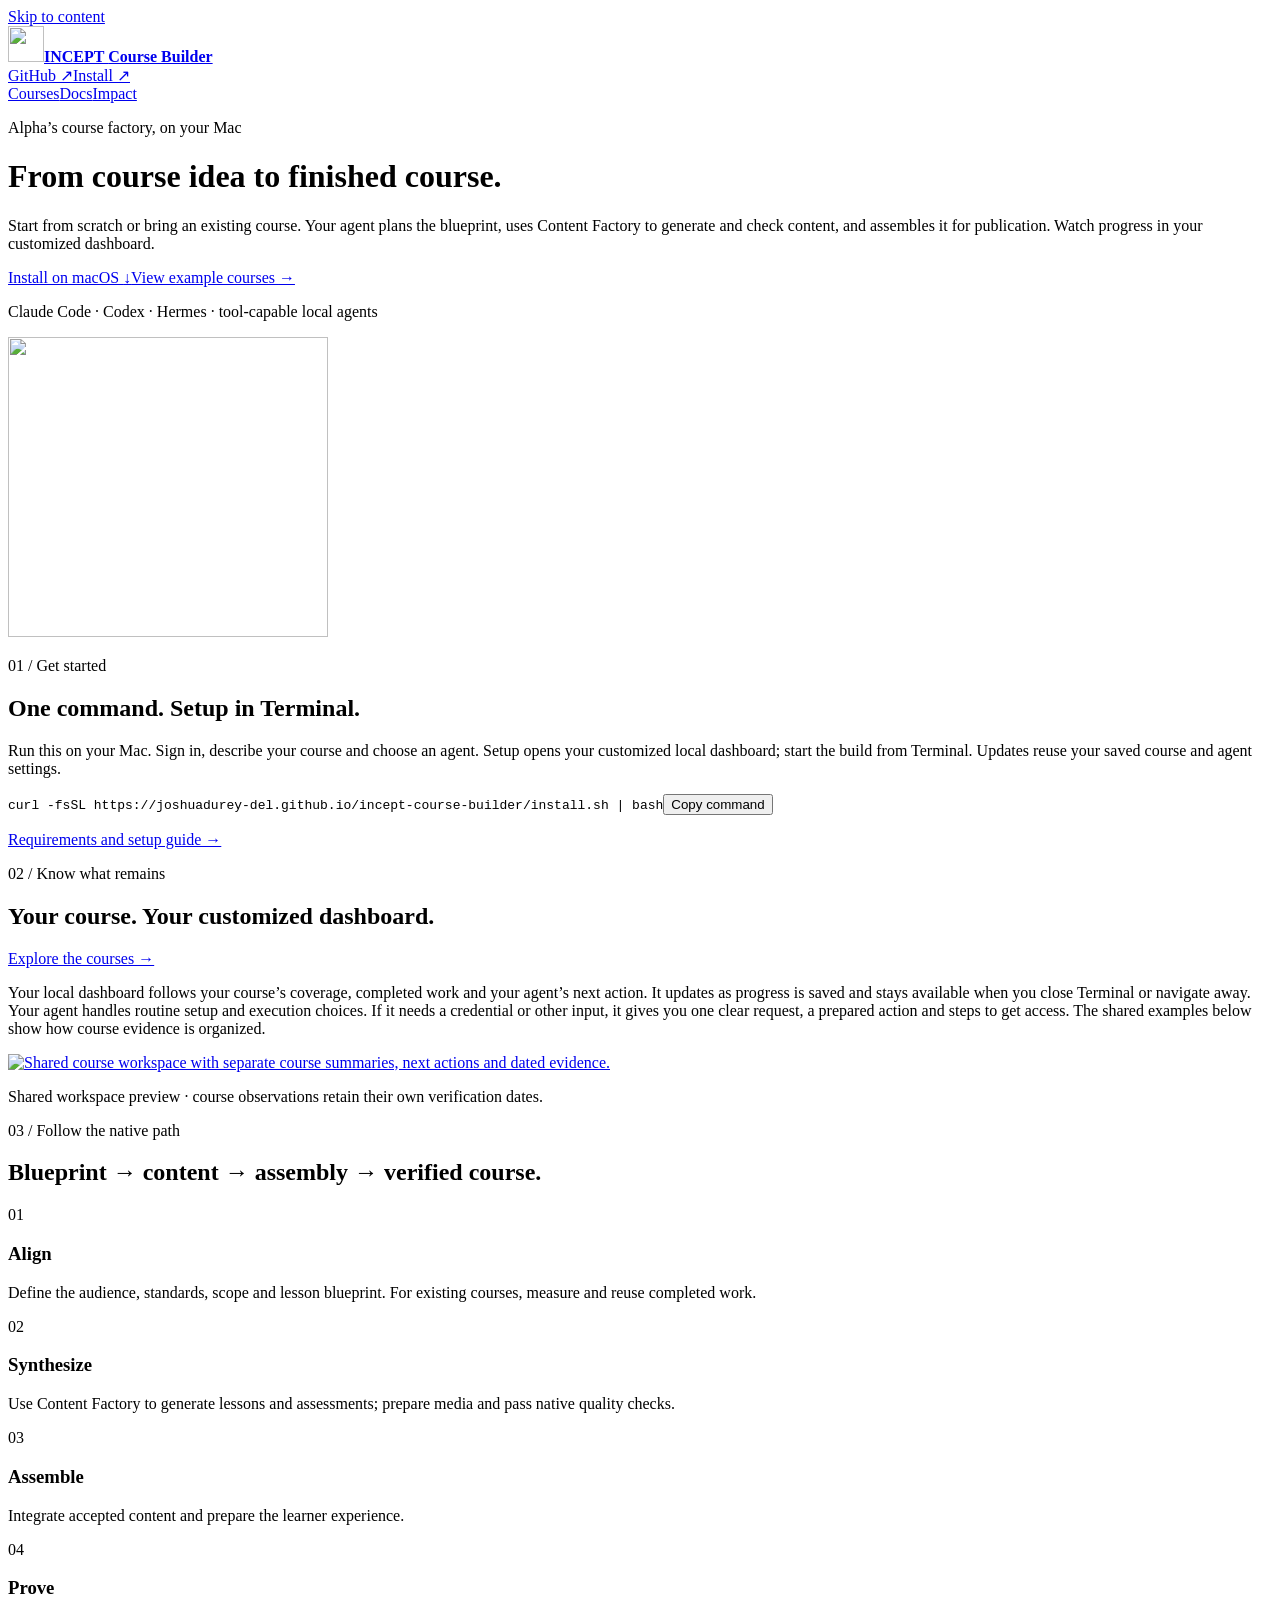
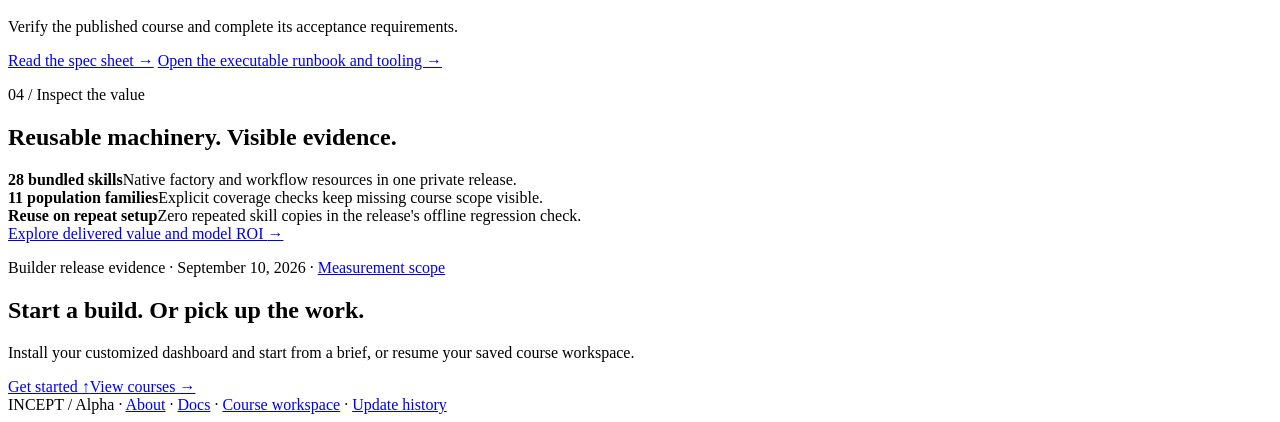
==== index.html @ ff65d97e "Course Builder spec sheet, contract 2026-09-14.8, four-step setup guide - SPEC.md and spec.html (ren" ====
<!doctype html><html lang="en"><head><meta charset="utf-8"><meta name="viewport" content="width=device-width,initial-scale=1"><title>Home — Incept Course Builder</title><link rel="stylesheet" href="style.css?v=20260910-reorganized"></head><body class="product-page"><a class="skip-link" href="#main-content">Skip to content</a><header class="site-header"><a class="site-identity" href="index.html" aria-current="page"><img src="incept-mark.svg" width="36" height="36" alt=""><strong>INCEPT <span>Course Builder</span></strong></a><div class="site-header-actions"><a href="https://github.com/joshuadurey-del/incept-course-builder">GitHub ↗</a><a href="about.html#install" class="header-install">Install <span aria-hidden="true">↗</span></a></div></header><nav aria-label="Main navigation"><a href="courses.html">Courses</a><a href="docs.html">Docs</a><a href="economics.html">Impact</a></nav><main id="main-content" tabindex="-1">
<div class="brand-hero product-hero">
<div class="hero-copy"><p class="hero-context">Alpha’s course factory, on your Mac</p>
<h1>From course idea to finished course.</h1><p class="sub">Start from scratch or bring an existing course. Your agent plans the blueprint, uses Content Factory to generate and check content, and assembles it for publication. Watch progress in your customized dashboard.</p>
<div class="home-actions"><a class="primary-link" href="#install">Install on macOS <span aria-hidden="true">↓</span></a><a class="secondary-link" href="courses.html">View example courses <span aria-hidden="true">→</span></a></div>
<p class="compatibility">Claude Code · Codex · Hermes · tool-capable local agents</p></div>
<img class="hero-banner" src="docs/assets/incept-book.svg" alt="" width="320" height="300">
</div>
<section id="install" class="home-install" aria-labelledby="install-heading"><div><p class="hero-context">01 / Get started</p><h2 id="install-heading">One command. Setup in Terminal.</h2><p>Run this on your Mac. Sign in, describe your course and choose an agent. Setup opens your customized local dashboard; start the build from Terminal. Updates reuse your saved course and agent settings.</p></div><div class="install-command"><code id="install-command">curl -fsSL https://joshuadurey-del.github.io/incept-course-builder/install.sh | bash</code><button type="button" id="copy-install">Copy command</button></div><p id="copy-install-status" role="status"></p><a href="about.html#install">Requirements and setup guide →</a></section>
<section class="home-preview" aria-labelledby="preview-heading"><div class="section-head"><div><p class="hero-context">02 / Know what remains</p><h2 id="preview-heading">Your course. Your customized dashboard.</h2></div><a href="courses.html">Explore the courses →</a></div><p>Your local dashboard follows your course’s coverage, completed work and your agent’s next action. It updates as progress is saved and stays available when you close Terminal or navigate away. Your agent handles routine setup and execution choices. If it needs a credential or other input, it gives you one clear request, a prepared action and steps to get access. The shared examples below show how course evidence is organized.</p><a href="courses.html" class="preview-link"><img src="docs/assets/workspace-preview.png" alt="Shared course workspace with separate course summaries, next actions and dated evidence." width="1280" height="900" loading="lazy"></a><p class="preview-caption">Shared workspace preview · course observations retain their own verification dates.</p></section>
<section class="home-workflow" aria-labelledby="workflow-heading"><p class="hero-context">03 / Follow the native path</p><h2 id="workflow-heading">Blueprint → content → assembly → verified course.</h2><div class="workflow-steps">
<article><span>01</span><h3>Align</h3><p>Define the audience, standards, scope and lesson blueprint. For existing courses, measure and reuse completed work.</p></article>
<article><span>02</span><h3>Synthesize</h3><p>Use Content Factory to generate lessons and assessments; prepare media and pass native quality checks.</p></article>
<article><span>03</span><h3>Assemble</h3><p>Integrate accepted content and prepare the learner experience.</p></article>
<article><span>04</span><h3>Prove</h3><p>Verify the published course and complete its acceptance requirements.</p></article></div><a href="spec.html">Read the spec sheet →</a> <a href="docs.html">Open the executable runbook and tooling →</a></section>
<section class="home-value" aria-labelledby="value-heading"><p class="hero-context">04 / Inspect the value</p><h2 id="value-heading">Reusable machinery. Visible evidence.</h2><section class="value-strip" aria-label="Delivered builder value">
<div><strong>28 bundled skills</strong><span>Native factory and workflow resources in one private release.</span></div>
<div><strong>11 population families</strong><span>Explicit coverage checks keep missing course scope visible.</span></div>
<div><strong>Reuse on repeat setup</strong><span>Zero repeated skill copies in the release's offline regression check.</span></div>
<a href="economics.html">Explore delivered value and model ROI <span aria-hidden="true">→</span></a>
<p>Builder release evidence · September 10, 2026 · <a href="value-evidence.json">Measurement scope</a></p>
</section></section>
<div class="home-bottom"><div><h2>Start a build. Or pick up the work.</h2><p>Install your customized dashboard and start from a brief, or resume your saved course workspace.</p></div><div class="home-actions"><a class="primary-link" href="#install">Get started ↑</a><a class="secondary-link" href="courses.html">View courses →</a></div></div>
<script>document.getElementById('copy-install').addEventListener('click',async()=>{const status=document.getElementById('copy-install-status');try{await navigator.clipboard.writeText(document.getElementById('install-command').textContent);status.textContent='Copied. Paste into Terminal to begin.';}catch{status.textContent='Copy unavailable. Select the command above and copy it into Terminal.';}});</script>
</main><footer>INCEPT / Alpha · <a href="about.html">About</a> · <a href="docs.html">Docs</a> · <a href="courses.html">Course workspace</a> · <a href="updates.html">Update history</a></footer></body></html>
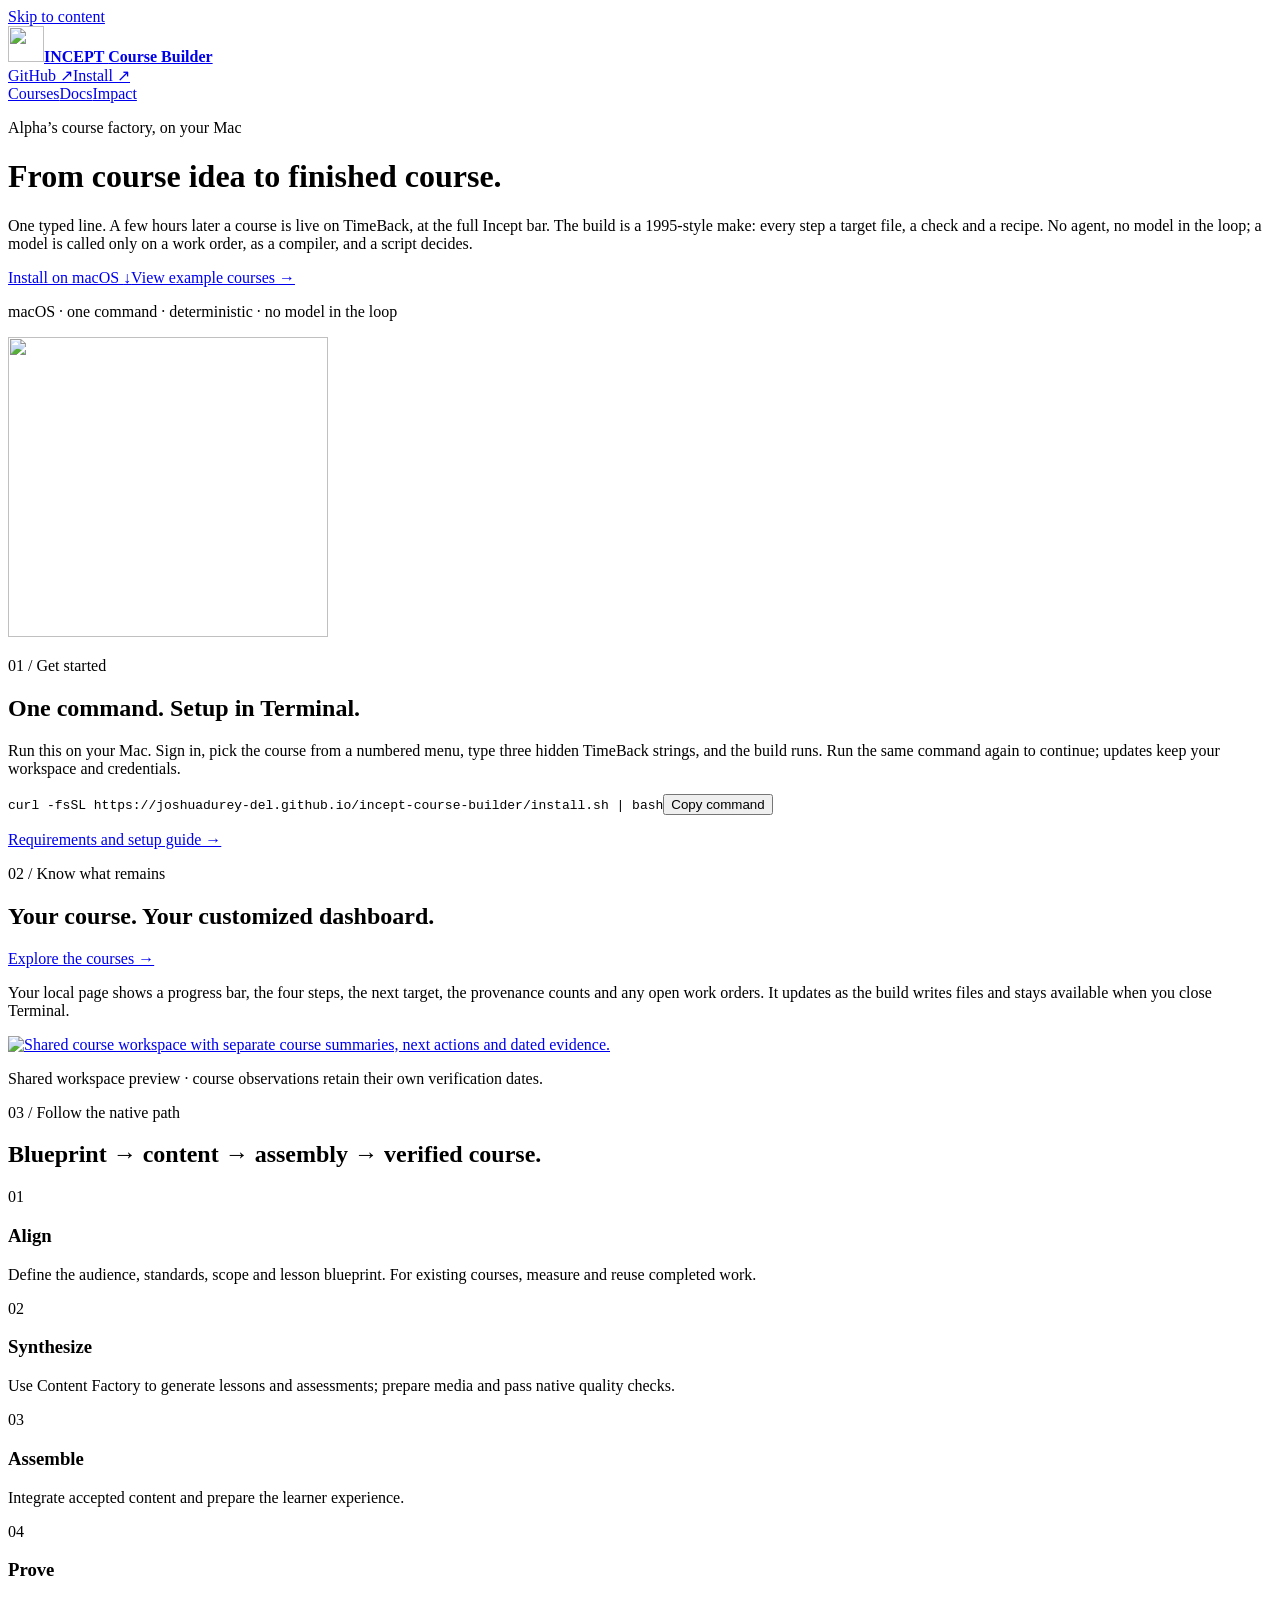
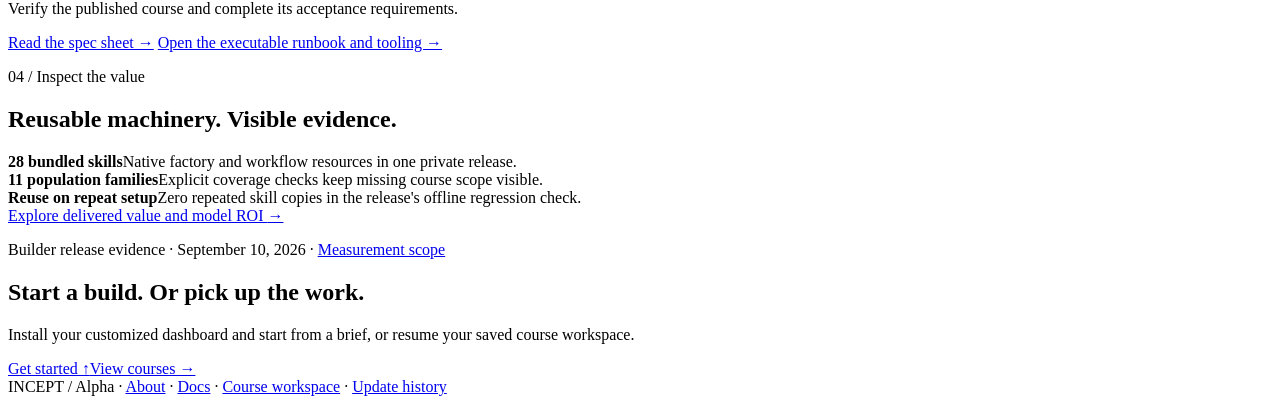
==== commit ef447dac: "Spec 2026-09-15.1: the build is a make; one command, no model in the loop; standing authorization R1" ====
--- a/index.html
+++ b/index.html
@@ -1,13 +1,13 @@
 <!doctype html><html lang="en"><head><meta charset="utf-8"><meta name="viewport" content="width=device-width,initial-scale=1"><title>Home — Incept Course Builder</title><link rel="stylesheet" href="style.css?v=20260910-reorganized"></head><body class="product-page"><a class="skip-link" href="#main-content">Skip to content</a><header class="site-header"><a class="site-identity" href="index.html" aria-current="page"><img src="incept-mark.svg" width="36" height="36" alt=""><strong>INCEPT <span>Course Builder</span></strong></a><div class="site-header-actions"><a href="https://github.com/joshuadurey-del/incept-course-builder">GitHub ↗</a><a href="about.html#install" class="header-install">Install <span aria-hidden="true">↗</span></a></div></header><nav aria-label="Main navigation"><a href="courses.html">Courses</a><a href="docs.html">Docs</a><a href="economics.html">Impact</a></nav><main id="main-content" tabindex="-1">
 <div class="brand-hero product-hero">
 <div class="hero-copy"><p class="hero-context">Alpha’s course factory, on your Mac</p>
-<h1>From course idea to finished course.</h1><p class="sub">Start from scratch or bring an existing course. Your agent plans the blueprint, uses Content Factory to generate and check content, and assembles it for publication. Watch progress in your customized dashboard.</p>
+<h1>From course idea to finished course.</h1><p class="sub">One typed line. A few hours later a course is live on TimeBack, at the full Incept bar. The build is a 1995-style make: every step a target file, a check and a recipe. No agent, no model in the loop; a model is called only on a work order, as a compiler, and a script decides.</p>
 <div class="home-actions"><a class="primary-link" href="#install">Install on macOS <span aria-hidden="true">↓</span></a><a class="secondary-link" href="courses.html">View example courses <span aria-hidden="true">→</span></a></div>
-<p class="compatibility">Claude Code · Codex · Hermes · tool-capable local agents</p></div>
+<p class="compatibility">macOS · one command · deterministic · no model in the loop</p></div>
 <img class="hero-banner" src="docs/assets/incept-book.svg" alt="" width="320" height="300">
 </div>
-<section id="install" class="home-install" aria-labelledby="install-heading"><div><p class="hero-context">01 / Get started</p><h2 id="install-heading">One command. Setup in Terminal.</h2><p>Run this on your Mac. Sign in, describe your course and choose an agent. Setup opens your customized local dashboard; start the build from Terminal. Updates reuse your saved course and agent settings.</p></div><div class="install-command"><code id="install-command">curl -fsSL https://joshuadurey-del.github.io/incept-course-builder/install.sh | bash</code><button type="button" id="copy-install">Copy command</button></div><p id="copy-install-status" role="status"></p><a href="about.html#install">Requirements and setup guide →</a></section>
-<section class="home-preview" aria-labelledby="preview-heading"><div class="section-head"><div><p class="hero-context">02 / Know what remains</p><h2 id="preview-heading">Your course. Your customized dashboard.</h2></div><a href="courses.html">Explore the courses →</a></div><p>Your local dashboard follows your course’s coverage, completed work and your agent’s next action. It updates as progress is saved and stays available when you close Terminal or navigate away. Your agent handles routine setup and execution choices. If it needs a credential or other input, it gives you one clear request, a prepared action and steps to get access. The shared examples below show how course evidence is organized.</p><a href="courses.html" class="preview-link"><img src="docs/assets/workspace-preview.png" alt="Shared course workspace with separate course summaries, next actions and dated evidence." width="1280" height="900" loading="lazy"></a><p class="preview-caption">Shared workspace preview · course observations retain their own verification dates.</p></section>
+<section id="install" class="home-install" aria-labelledby="install-heading"><div><p class="hero-context">01 / Get started</p><h2 id="install-heading">One command. Setup in Terminal.</h2><p>Run this on your Mac. Sign in, pick the course from a numbered menu, type three hidden TimeBack strings, and the build runs. Run the same command again to continue; updates keep your workspace and credentials.</p></div><div class="install-command"><code id="install-command">curl -fsSL https://joshuadurey-del.github.io/incept-course-builder/install.sh | bash</code><button type="button" id="copy-install">Copy command</button></div><p id="copy-install-status" role="status"></p><a href="about.html#install">Requirements and setup guide →</a></section>
+<section class="home-preview" aria-labelledby="preview-heading"><div class="section-head"><div><p class="hero-context">02 / Know what remains</p><h2 id="preview-heading">Your course. Your customized dashboard.</h2></div><a href="courses.html">Explore the courses →</a></div><p>Your local page shows a progress bar, the four steps, the next target, the provenance counts and any open work orders. It updates as the build writes files and stays available when you close Terminal.</p><a href="courses.html" class="preview-link"><img src="docs/assets/workspace-preview.png" alt="Shared course workspace with separate course summaries, next actions and dated evidence." width="1280" height="900" loading="lazy"></a><p class="preview-caption">Shared workspace preview · course observations retain their own verification dates.</p></section>
 <section class="home-workflow" aria-labelledby="workflow-heading"><p class="hero-context">03 / Follow the native path</p><h2 id="workflow-heading">Blueprint → content → assembly → verified course.</h2><div class="workflow-steps">
 <article><span>01</span><h3>Align</h3><p>Define the audience, standards, scope and lesson blueprint. For existing courses, measure and reuse completed work.</p></article>
 <article><span>02</span><h3>Synthesize</h3><p>Use Content Factory to generate lessons and assessments; prepare media and pass native quality checks.</p></article>
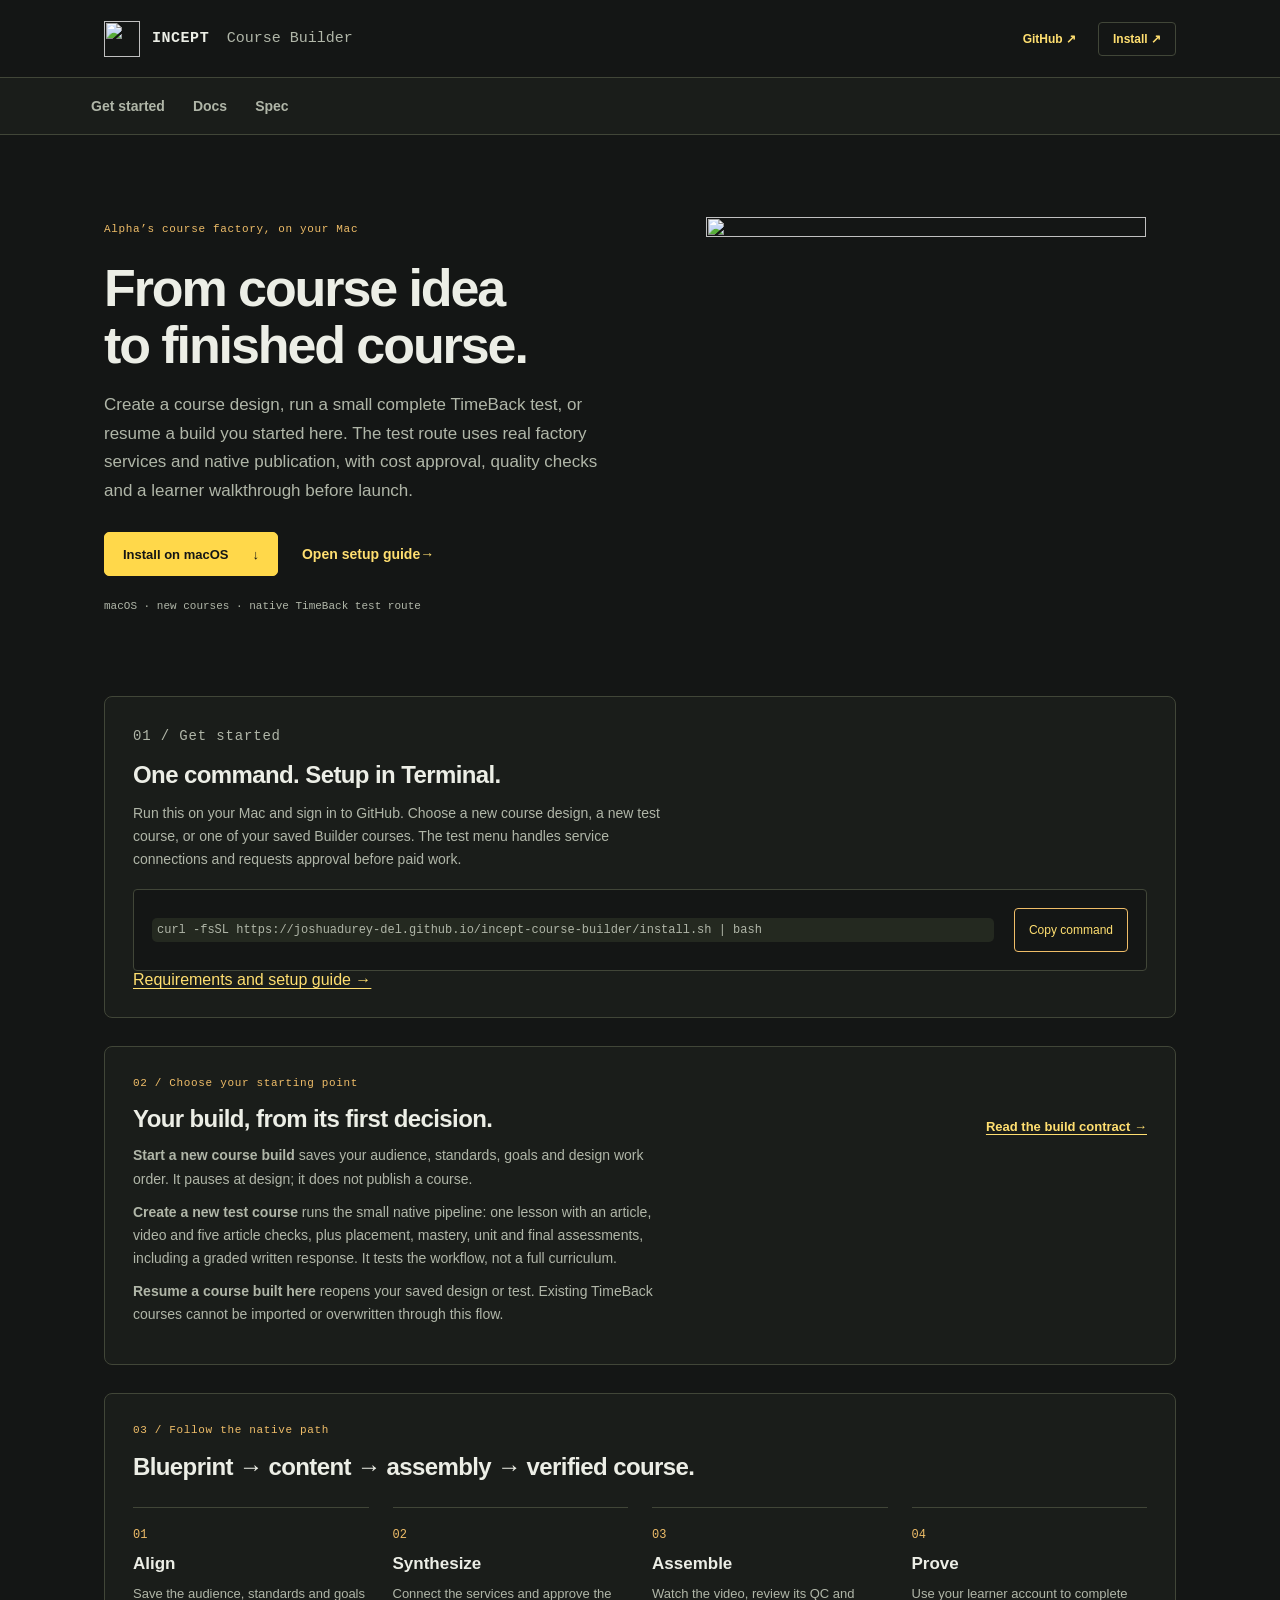
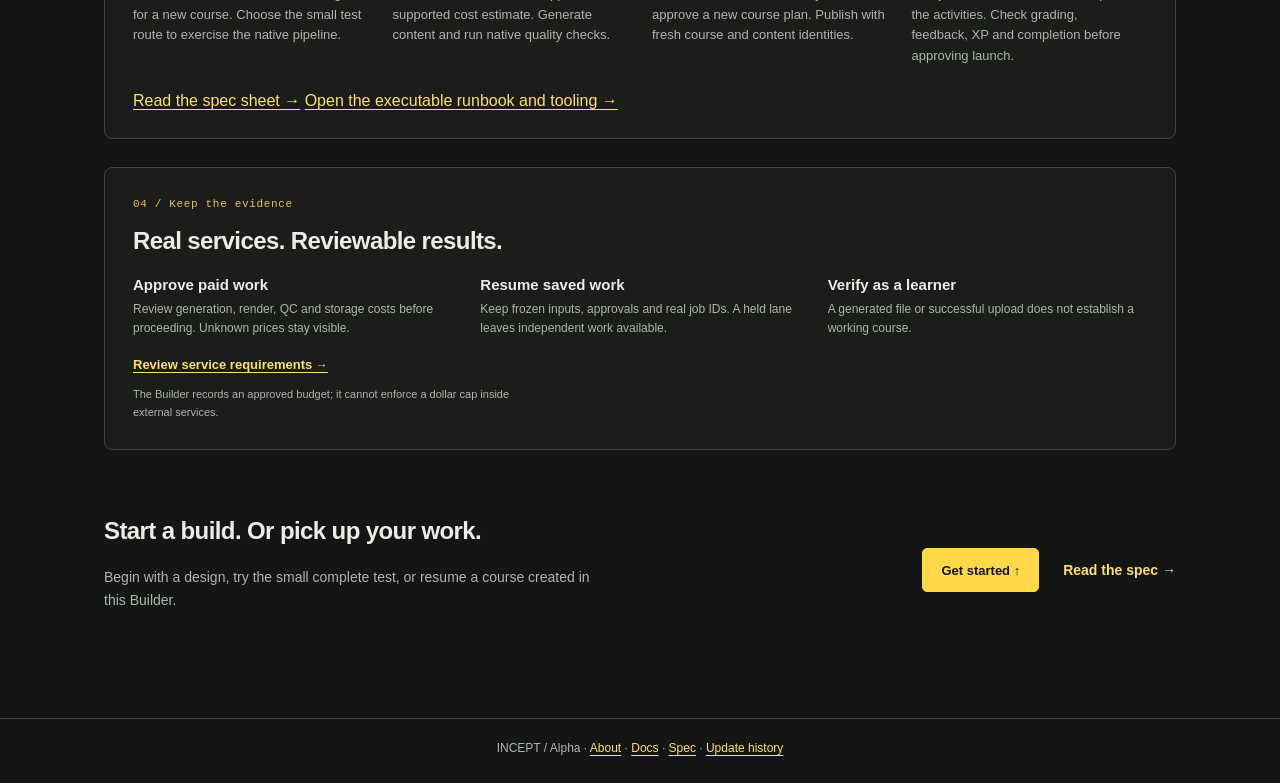
==== commit 87615805: "Document the isolated native test-course workflow" ====
--- a/index.html
+++ b/index.html
@@ -1,25 +1,25 @@
-<!doctype html><html lang="en"><head><meta charset="utf-8"><meta name="viewport" content="width=device-width,initial-scale=1"><title>Home — Incept Course Builder</title><link rel="stylesheet" href="style.css?v=20260910-reorganized"></head><body class="product-page"><a class="skip-link" href="#main-content">Skip to content</a><header class="site-header"><a class="site-identity" href="index.html" aria-current="page"><img src="incept-mark.svg" width="36" height="36" alt=""><strong>INCEPT <span>Course Builder</span></strong></a><div class="site-header-actions"><a href="https://github.com/joshuadurey-del/incept-course-builder">GitHub ↗</a><a href="about.html#install" class="header-install">Install <span aria-hidden="true">↗</span></a></div></header><nav aria-label="Main navigation"><a href="courses.html">Courses</a><a href="docs.html">Docs</a><a href="economics.html">Impact</a></nav><main id="main-content" tabindex="-1">
+<!doctype html><html lang="en"><head><meta charset="utf-8"><meta name="viewport" content="width=device-width,initial-scale=1"><title>Home — Incept Course Builder</title><link rel="stylesheet" href="style.css?v=20260910-reorganized"></head><body class="product-page"><a class="skip-link" href="#main-content">Skip to content</a><header class="site-header"><a class="site-identity" href="index.html" aria-current="page"><img src="incept-mark.svg" width="36" height="36" alt=""><strong>INCEPT <span>Course Builder</span></strong></a><div class="site-header-actions"><a href="https://github.com/joshuadurey-del/incept-course-builder">GitHub ↗</a><a href="about.html#install" class="header-install">Install <span aria-hidden="true">↗</span></a></div></header><nav aria-label="Main navigation"><a href="about.html#install">Get started</a><a href="docs.html">Docs</a><a href="spec.html">Spec</a></nav><main id="main-content" tabindex="-1">
 <div class="brand-hero product-hero">
 <div class="hero-copy"><p class="hero-context">Alpha’s course factory, on your Mac</p>
-<h1>From course idea to finished course.</h1><p class="sub">One typed line. A few hours later a course is live on TimeBack, at the full Incept bar. The build is a 1995-style make: every step a target file, a check and a recipe. No agent, no model in the loop; a model is called only on a work order, as a compiler, and a script decides.</p>
-<div class="home-actions"><a class="primary-link" href="#install">Install on macOS <span aria-hidden="true">↓</span></a><a class="secondary-link" href="courses.html">View example courses <span aria-hidden="true">→</span></a></div>
-<p class="compatibility">macOS · one command · deterministic · no model in the loop</p></div>
+<h1>From course idea to finished course.</h1><p class="sub">Create a course design, run a small complete TimeBack test, or resume a build you started here. The test route uses real factory services and native publication, with cost approval, quality checks and a learner walkthrough before launch.</p>
+<div class="home-actions"><a class="primary-link" href="#install">Install on macOS <span aria-hidden="true">↓</span></a><a class="secondary-link" href="about.html#install">Open setup guide <span aria-hidden="true">→</span></a></div>
+<p class="compatibility">macOS · new courses · native TimeBack test route</p></div>
 <img class="hero-banner" src="docs/assets/incept-book.svg" alt="" width="320" height="300">
 </div>
-<section id="install" class="home-install" aria-labelledby="install-heading"><div><p class="hero-context">01 / Get started</p><h2 id="install-heading">One command. Setup in Terminal.</h2><p>Run this on your Mac. Sign in, pick the course from a numbered menu, type three hidden TimeBack strings, and the build runs. Run the same command again to continue; updates keep your workspace and credentials.</p></div><div class="install-command"><code id="install-command">curl -fsSL https://joshuadurey-del.github.io/incept-course-builder/install.sh | bash</code><button type="button" id="copy-install">Copy command</button></div><p id="copy-install-status" role="status"></p><a href="about.html#install">Requirements and setup guide →</a></section>
-<section class="home-preview" aria-labelledby="preview-heading"><div class="section-head"><div><p class="hero-context">02 / Know what remains</p><h2 id="preview-heading">Your course. Your customized dashboard.</h2></div><a href="courses.html">Explore the courses →</a></div><p>Your local page shows a progress bar, the four steps, the next target, the provenance counts and any open work orders. It updates as the build writes files and stays available when you close Terminal.</p><a href="courses.html" class="preview-link"><img src="docs/assets/workspace-preview.png" alt="Shared course workspace with separate course summaries, next actions and dated evidence." width="1280" height="900" loading="lazy"></a><p class="preview-caption">Shared workspace preview · course observations retain their own verification dates.</p></section>
+<section id="install" class="home-install" aria-labelledby="install-heading"><div><p class="hero-context">01 / Get started</p><h2 id="install-heading">One command. Setup in Terminal.</h2><p>Run this on your Mac and sign in to GitHub. Choose a new course design, a new test course, or one of your saved Builder courses. The test menu handles service connections and requests approval before paid work.</p></div><div class="install-command"><code id="install-command">curl -fsSL https://joshuadurey-del.github.io/incept-course-builder/install.sh | bash</code><button type="button" id="copy-install">Copy command</button></div><p id="copy-install-status" role="status"></p><a href="about.html#install">Requirements and setup guide →</a></section>
+<section class="home-preview" aria-labelledby="preview-heading"><div class="section-head"><div><p class="hero-context">02 / Choose your starting point</p><h2 id="preview-heading">Your build, from its first decision.</h2></div><a href="spec.html#r7-installer">Read the build contract →</a></div><p><strong>Start a new course build</strong> saves your audience, standards, goals and design work order. It pauses at design; it does not publish a course.</p><p><strong>Create a new test course</strong> runs the small native pipeline: one lesson with an article, video and five article checks, plus placement, mastery, unit and final assessments, including a graded written response. It tests the workflow, not a full curriculum.</p><p><strong>Resume a course built here</strong> reopens your saved design or test. Existing TimeBack courses cannot be imported or overwritten through this flow.</p></section>
 <section class="home-workflow" aria-labelledby="workflow-heading"><p class="hero-context">03 / Follow the native path</p><h2 id="workflow-heading">Blueprint → content → assembly → verified course.</h2><div class="workflow-steps">
-<article><span>01</span><h3>Align</h3><p>Define the audience, standards, scope and lesson blueprint. For existing courses, measure and reuse completed work.</p></article>
-<article><span>02</span><h3>Synthesize</h3><p>Use Content Factory to generate lessons and assessments; prepare media and pass native quality checks.</p></article>
-<article><span>03</span><h3>Assemble</h3><p>Integrate accepted content and prepare the learner experience.</p></article>
-<article><span>04</span><h3>Prove</h3><p>Verify the published course and complete its acceptance requirements.</p></article></div><a href="spec.html">Read the spec sheet →</a> <a href="docs.html">Open the executable runbook and tooling →</a></section>
-<section class="home-value" aria-labelledby="value-heading"><p class="hero-context">04 / Inspect the value</p><h2 id="value-heading">Reusable machinery. Visible evidence.</h2><section class="value-strip" aria-label="Delivered builder value">
-<div><strong>28 bundled skills</strong><span>Native factory and workflow resources in one private release.</span></div>
-<div><strong>11 population families</strong><span>Explicit coverage checks keep missing course scope visible.</span></div>
-<div><strong>Reuse on repeat setup</strong><span>Zero repeated skill copies in the release's offline regression check.</span></div>
-<a href="economics.html">Explore delivered value and model ROI <span aria-hidden="true">→</span></a>
-<p>Builder release evidence · September 10, 2026 · <a href="value-evidence.json">Measurement scope</a></p>
+<article><span>01</span><h3>Align</h3><p>Save the audience, standards and goals for a new course. Choose the small test route to exercise the native pipeline.</p></article>
+<article><span>02</span><h3>Synthesize</h3><p>Connect the services and approve the supported cost estimate. Generate content and run native quality checks.</p></article>
+<article><span>03</span><h3>Assemble</h3><p>Watch the video, review its QC and approve a new course plan. Publish with fresh course and content identities.</p></article>
+<article><span>04</span><h3>Prove</h3><p>Use your learner account to complete the activities. Check grading, feedback, XP and completion before approving launch.</p></article></div><a href="spec.html">Read the spec sheet →</a> <a href="docs.html">Open the executable runbook and tooling →</a></section>
+<section class="home-value" aria-labelledby="value-heading"><p class="hero-context">04 / Keep the evidence</p><h2 id="value-heading">Real services. Reviewable results.</h2><section class="value-strip" aria-label="Build safeguards">
+<div><strong>Approve paid work</strong><span>Review generation, render, QC and storage costs before proceeding. Unknown prices stay visible.</span></div>
+<div><strong>Resume saved work</strong><span>Keep frozen inputs, approvals and real job IDs. A held lane leaves independent work available.</span></div>
+<div><strong>Verify as a learner</strong><span>A generated file or successful upload does not establish a working course.</span></div>
+<a href="about.html#install">Review service requirements <span aria-hidden="true">→</span></a>
+<p>The Builder records an approved budget; it cannot enforce a dollar cap inside external services.</p>
 </section></section>
-<div class="home-bottom"><div><h2>Start a build. Or pick up the work.</h2><p>Install your customized dashboard and start from a brief, or resume your saved course workspace.</p></div><div class="home-actions"><a class="primary-link" href="#install">Get started ↑</a><a class="secondary-link" href="courses.html">View courses →</a></div></div>
+<div class="home-bottom"><div><h2>Start a build. Or pick up your work.</h2><p>Begin with a design, try the small complete test, or resume a course created in this Builder.</p></div><div class="home-actions"><a class="primary-link" href="#install">Get started ↑</a><a class="secondary-link" href="spec.html">Read the spec →</a></div></div>
 <script>document.getElementById('copy-install').addEventListener('click',async()=>{const status=document.getElementById('copy-install-status');try{await navigator.clipboard.writeText(document.getElementById('install-command').textContent);status.textContent='Copied. Paste into Terminal to begin.';}catch{status.textContent='Copy unavailable. Select the command above and copy it into Terminal.';}});</script>
-</main><footer>INCEPT / Alpha · <a href="about.html">About</a> · <a href="docs.html">Docs</a> · <a href="courses.html">Course workspace</a> · <a href="updates.html">Update history</a></footer></body></html>
+</main><footer>INCEPT / Alpha · <a href="about.html">About</a> · <a href="docs.html">Docs</a> · <a href="spec.html">Spec</a> · <a href="updates.html">Update history</a></footer></body></html>
--- a/style.css
+++ b/style.css
@@ -0,0 +1,1864 @@
+:root {
+  --blue: #ffd84a;
+  --blue-strong: #ffdf70;
+  --blue-soft: #302e1c;
+  --ink: #eceee6;
+  --muted: #b0b6a8;
+  --line: #414638;
+  --canvas: #141615;
+  --surface: #1a1d1a;
+  --surface-raised: #242920;
+  --green: #9bd7b8;
+  --green-soft: #203329;
+  --amber: #efbd68;
+  --amber-soft: #362d1e;
+  --red: #f4a29a;
+  --red-soft: #3b2523;
+  --purple: #c9b6f0;
+  --purple-soft: #30293e;
+  --space-xs: 4px;
+  --space-sm: 8px;
+  --space-md: 12px;
+  --space-lg: 16px;
+  --space-xl: 24px;
+}
+
+* { box-sizing: border-box; }
+
+html { color-scheme: dark; }
+
+.skip-link { position: fixed; top: -80px; left: 16px; z-index: 20; padding: 12px 16px; background: var(--blue); color: var(--canvas); }
+.skip-link:focus { top: 12px; }
+.site-header { display: flex; align-items: center; justify-content: space-between; gap: 20px; min-height: 78px; padding: 16px max(24px, calc((100vw - 1072px) / 2)); border-bottom: 1px solid var(--line); background: var(--canvas); }
+.site-identity { display: inline-flex; align-items: center; gap: 12px; color: var(--ink); text-decoration: none; white-space: nowrap; }
+.site-identity strong { font: 700 15px ui-monospace, SFMono-Regular, Menlo, monospace; letter-spacing: .035em; }
+.site-identity strong span { margin-left: 8px; font-weight: 400; color: var(--muted); letter-spacing: 0; }
+.site-header-actions { display: flex; align-items: center; flex-wrap: wrap; justify-content: flex-end; gap: 10px 22px; font-size: 12px; }
+.site-header-actions > span { color: var(--muted); }
+.site-header-actions a { font-weight: 650; text-decoration: none; }
+
+body {
+  min-height: 100vh;
+  margin: 0;
+  background: var(--canvas);
+  color: var(--ink);
+  font-family: Inter, ui-sans-serif, -apple-system, BlinkMacSystemFont, "Segoe UI", sans-serif;
+  -webkit-font-smoothing: antialiased;
+}
+
+nav {
+  position: sticky;
+  top: 0;
+  z-index: 10;
+  display: flex;
+  align-items: center;
+  gap: 6px;
+  min-height: 52px;
+  padding: 10px max(20px, calc((100vw - 1120px) / 2));
+  overflow-x: auto;
+  background: var(--surface);
+  border-bottom: 1px solid var(--line);
+  white-space: nowrap;
+}
+
+nav .brand {
+  display: inline-flex;
+  align-items: center;
+  gap: 10px;
+  margin-right: 14px;
+  color: var(--ink);
+  font-size: 15px;
+  font-weight: 750;
+  letter-spacing: -.01em;
+}
+
+nav .brand::before {
+  display: grid;
+  width: 28px;
+  height: 28px;
+  place-items: center;
+  border-radius: 8px;
+  background: var(--blue);
+  color: var(--muted);
+  content: "4";
+  font-size: 14px;
+  font-weight: 800;
+}
+
+nav a {
+  min-height: 36px;
+  padding: 8px 11px;
+  border-radius: 8px;
+  color: var(--muted);
+  font-size: 14px;
+  font-weight: 560;
+  line-height: 20px;
+  text-decoration: none;
+}
+
+nav a:hover { background: var(--blue-soft); color: var(--blue-strong); }
+nav a.active { background: var(--blue-soft); color: var(--blue); }
+
+a {
+  color: var(--blue-strong);
+  text-decoration-thickness: 1px;
+  text-underline-offset: 3px;
+}
+
+a:hover { color: var(--blue); }
+
+a:focus-visible,
+button:focus-visible,
+summary:focus-visible {
+  outline: 3px solid var(--blue);
+  outline-offset: 2px;
+}
+
+main {
+  width: min(100%, 1120px);
+  min-height: calc(100vh - 142px);
+  margin: 0 auto;
+  padding: 42px 24px 64px;
+}
+
+.brand-hero { padding: 0 0 28px; margin-bottom: 24px; border-bottom: 1px solid #726235; }
+.hero-context { margin: 0 0 12px; color: var(--amber); font: 11px/1.6 ui-monospace, SFMono-Regular, Menlo, monospace; letter-spacing: .06em; }
+.incept-wordmark { margin: 4px 0 24px; color: var(--blue); font: 900 96px/.95 ui-monospace, SFMono-Regular, Menlo, monospace; letter-spacing: -.04em; text-shadow: 2px 3px 0 #816326; }
+.hero-bottom { display: flex; justify-content: space-between; align-items: flex-end; gap: 32px; }
+.hero-bottom h1 { max-width: 30ch; font-size: 28px; font-weight: 600; }
+.hero-bottom .sub { max-width: 62ch; margin: 10px 0 0; font-size: 14px; }
+.primary-link { display: inline-flex; align-items: center; justify-content: space-between; gap: 24px; flex: none; min-height: 44px; padding: 12px 18px; border: 1px solid var(--blue); border-radius: 5px; background: var(--blue); color: var(--canvas); font-size: 13px; font-weight: 700; text-decoration: none; }
+.primary-link:hover { background: #ffe67d; color: var(--canvas); }
+.overview-note { max-width: 80ch; color: var(--muted); font-size: 12px; }
+.about-lead { max-width: 65ch; color: var(--muted); font-size: 17px; }
+.about-grid { display: grid; grid-template-columns: repeat(2, minmax(0, 1fr)); gap: 28px; margin: 28px 0; }
+.about-grid article { padding-top: 20px; border-top: 1px solid var(--line); }
+.about-grid h2 { font-size: 19px; }
+.about-grid p { color: var(--muted); }
+.install-section { scroll-margin-top: 72px; }
+.install-section pre { padding: 16px; overflow-x: auto; border: 1px solid var(--line); background: var(--canvas); }
+.install-section pre code { background: none; color: var(--ink); padding: 0; font-size: 12px; }
+.install-section li { margin: 14px 0; color: var(--muted); }
+.install-section strong { color: var(--ink); }
+.about-links { display: flex; flex-wrap: wrap; gap: 12px 24px; }
+
+h1 {
+  max-width: 22ch;
+  margin: 0 0 8px;
+  font-size: 32px;
+  line-height: 1.15;
+  letter-spacing: -.025em;
+  text-wrap: balance;
+}
+
+.sub {
+  max-width: 72ch;
+  margin: 0 0 26px;
+  color: var(--muted);
+  font-size: 15px;
+  line-height: 1.6;
+  text-wrap: pretty;
+}
+
+p {
+  margin: 10px 0;
+  font-size: 14px;
+  line-height: 1.65;
+  text-wrap: pretty;
+}
+
+section {
+  margin: 18px 0;
+  padding: 22px 24px;
+  border: 1px solid var(--line);
+  border-radius: 14px;
+  background: var(--surface);
+}
+
+section h2 {
+  margin: 0 0 12px;
+  color: var(--ink);
+  font-size: 18px;
+  line-height: 1.3;
+  letter-spacing: -.01em;
+  text-wrap: balance;
+}
+
+section > p { max-width: 72ch; }
+
+ul { margin: 8px 0; padding-left: 22px; }
+li { margin: 7px 0; font-size: 14px; line-height: 1.55; }
+
+.badge {
+  display: inline-block;
+  margin: 2px 3px 2px 0;
+  padding: 4px 9px;
+  border-radius: 999px;
+  font-size: 11px;
+  font-weight: 700;
+  line-height: 1.25;
+}
+
+.b-green { background: var(--green-soft); color: var(--green); }
+.b-amber { background: var(--amber-soft); color: var(--amber); }
+.b-red { background: var(--red-soft); color: var(--red); }
+.b-blue { background: var(--blue-soft); color: var(--blue-strong); }
+.b-purple { background: var(--purple-soft); color: var(--purple); }
+.b-gray { background: var(--surface-raised); color: var(--muted); }
+
+table {
+  width: 100%;
+  overflow: hidden;
+  border: 1px solid var(--line);
+  border-collapse: separate;
+  border-spacing: 0;
+  border-radius: 10px;
+  background: var(--surface);
+  font-size: 13px;
+}
+
+th {
+  padding: 10px 12px;
+  background: var(--surface-raised);
+  color: var(--muted);
+  font-size: 11px;
+  font-weight: 750;
+  letter-spacing: .035em;
+  text-align: left;
+  text-transform: uppercase;
+}
+
+td {
+  padding: 11px 12px;
+  border-top: 1px solid var(--line);
+  background: var(--surface);
+  line-height: 1.45;
+  vertical-align: top;
+}
+
+td + td,
+th + th { border-left: 1px solid var(--line); }
+
+tbody tr:hover td { background: var(--surface); }
+
+code {
+  padding: 2px 5px;
+  border-radius: 5px;
+  background: var(--surface-raised);
+  color: var(--muted);
+  font-size: .9em;
+  overflow-wrap: anywhere;
+}
+
+small { color: var(--muted); line-height: 1.45; }
+
+.filters {
+  display: flex;
+  flex-wrap: wrap;
+  gap: 8px;
+  margin: 10px 0;
+}
+
+.filters button {
+  min-height: 36px;
+  padding: 7px 13px;
+  cursor: pointer;
+  border: 1px solid var(--line);
+  border-radius: 999px;
+  background: var(--surface);
+  color: var(--muted);
+  font: inherit;
+  font-size: 13px;
+}
+
+.filters button:hover { border-color: var(--line); background: var(--surface); }
+.filters button.on { border-color: var(--blue); background: var(--blue); color: var(--muted); }
+
+.filter-block {
+  display: flex;
+  gap: 12px;
+  align-items: center;
+  margin: 8px 0;
+}
+
+.filter-label {
+  width: 48px;
+  flex: none;
+  color: var(--muted);
+  font-size: 12px;
+  font-weight: 700;
+}
+
+.filter-block .filters { margin: 0; }
+.result-count { margin: 14px 0 8px; color: var(--muted); font-size: 13px; }
+
+.course-page main { width: min(100%, 920px); }
+.course-page section p,
+.course-page section li { max-width: 72ch; }
+
+.course-page section:not(#eta) > ul {
+  display: grid;
+  gap: var(--space-sm);
+}
+
+.course-page section:not(#eta) > ul > li { margin: 0; }
+
+.course-page #eta {
+  border-color: var(--line);
+  background: var(--surface);
+}
+
+.course-page #eta > h2 { color: var(--blue-strong); }
+
+.course-activity {
+  margin: 0 0 var(--space-xl);
+  padding: 18px;
+  border: 1px solid var(--line);
+  border-radius: 14px;
+  background: var(--surface);
+}
+
+.course-activity h2 { margin: 0 0 4px; font-size: 17px; }
+.course-activity > p { margin: 0 0 8px; color: var(--muted); font-size: 12px; line-height: 1.5; }
+.course-activity .update-item { grid-template-columns: 1fr; gap: 6px; padding: 13px 0; }
+.course-activity .update-meta { gap: 2px; }
+.course-activity .update-item p { font-size: 13px; line-height: 1.5; }
+.update-evidence { white-space: nowrap; font-size: 12px; font-weight: 700; }
+
+@media (min-width: 1180px) {
+  .course-page main {
+    width: min(calc(100% - 48px), 1232px);
+    display: grid;
+    grid-template-columns: minmax(0, 920px) 280px;
+    column-gap: 32px;
+  }
+
+  .course-page main > * { grid-column: 1; }
+  .course-page main > .course-activity {
+    position: sticky;
+    top: 76px;
+    grid-column: 2;
+    grid-row: 2 / span 6;
+    align-self: start;
+    max-height: calc(100vh - 96px);
+    overflow: auto;
+  }
+}
+
+.eta {
+  display: flex;
+  flex-wrap: wrap;
+  gap: 10px;
+  margin: 2px 0 8px;
+}
+
+.eta div {
+  flex: 0 1 auto;
+  min-width: 150px;
+  padding: 0 0 7px;
+}
+
+.eta b {
+  display: block;
+  margin-top: 4px;
+  color: var(--blue-strong);
+  font-size: 24px;
+  line-height: 1.25;
+  font-variant-numeric: tabular-nums;
+}
+
+.eta span { color: var(--muted); font-size: 12px; font-weight: 650; }
+
+.eta-details {
+  margin-top: 17px;
+  border-top: 1px solid var(--line);
+}
+
+.eta-details summary {
+  display: list-item;
+  min-height: 44px;
+  padding: 12px 0 2px;
+  cursor: pointer;
+  color: var(--blue-strong);
+  font-size: 14px;
+  font-weight: 700;
+}
+
+.eta-details summary:hover { color: var(--blue); }
+.eta-details-body {
+  max-width: 72ch;
+  padding-top: var(--space-sm);
+}
+
+.eta-details-body h3 {
+  margin: var(--space-lg) 0 var(--space-xs);
+  font-size: 17px;
+  line-height: 1.35;
+  text-wrap: balance;
+}
+
+.eta-intro {
+  margin: 0 0 var(--space-sm);
+  color: var(--muted);
+}
+
+.work-list {
+  display: grid;
+  margin: 0;
+  padding: 0;
+  list-style: none;
+}
+
+.work-list > li {
+  max-width: none;
+  margin: 0;
+  padding: 18px 0;
+  border-top: 1px solid var(--line);
+  line-height: 1.65;
+}
+
+.work-list > li:first-child { border-top: 0; }
+
+.work-list > li > b:first-child {
+  display: block;
+  max-width: 62ch;
+  margin-bottom: 6px;
+  color: var(--ink);
+  font-size: 15px;
+  line-height: 1.4;
+}
+
+.work-list > li > p {
+  max-width: 68ch;
+  margin: var(--space-sm) 0 0;
+  line-height: 1.65;
+}
+
+.work-measure {
+  padding: 1px 5px;
+  border-radius: 5px;
+  background: var(--surface-raised);
+  color: var(--muted);
+  font-weight: 650;
+  box-decoration-break: clone;
+  -webkit-box-decoration-break: clone;
+}
+
+.work-estimate {
+  display: block;
+  width: fit-content;
+  max-width: 100%;
+  margin-top: 10px;
+  padding: 6px 9px;
+  border-radius: 7px;
+  background: var(--blue-soft);
+  color: var(--blue-strong);
+  font-size: 13px;
+  font-style: normal;
+  font-weight: 750;
+  line-height: 1.45;
+}
+
+.eta-basis,
+.eta-exclusions {
+  margin: var(--space-lg) 0 0;
+  padding: var(--space-md) var(--space-lg);
+  border-radius: 10px;
+  font-size: 13px;
+  line-height: 1.55;
+}
+
+.eta-basis {
+  background: var(--canvas);
+  color: var(--muted);
+}
+
+.eta-exclusions {
+  border: 1px solid var(--line);
+  background: var(--amber-soft);
+  color: var(--muted);
+}
+
+.section-head {
+  display: flex;
+  justify-content: space-between;
+  gap: 16px;
+  align-items: baseline;
+}
+
+.section-head h2 { margin-bottom: 0; }
+.section-head a { flex: none; font-size: 13px; font-weight: 650; }
+.last-updated { margin: 8px 0 4px; color: var(--muted); font-size: 13px; }
+
+.update-list {
+  margin: 0;
+  padding: 0;
+  list-style: none;
+}
+
+.update-item {
+  display: grid;
+  padding: 16px 0;
+  border-top: 1px solid var(--line);
+  grid-template-columns: 178px minmax(0, 1fr);
+  gap: 18px;
+}
+
+.update-item > *, .agent-latest { min-width: 0; overflow-wrap: anywhere; }
+.update-item:first-child { border-top: 0; }
+.update-meta { display: flex; flex-direction: column; gap: 4px; }
+.update-meta strong { color: var(--blue-strong); font-size: 13px; }
+.update-meta time { color: var(--muted); font-size: 12px; line-height: 1.45; }
+.update-item p { max-width: 68ch; margin: 0; line-height: 1.6; }
+.updates-sec .update-item p {
+  display: -webkit-box;
+  overflow: hidden;
+  -webkit-box-orient: vertical;
+  -webkit-line-clamp: 3;
+}
+.update-list-full { padding: 0 24px; border: 1px solid var(--line); border-radius: 14px; background: var(--surface); }
+.update-list-full .update-item { gap: var(--space-xl); padding: 20px 0; }
+.update-empty { padding: 16px 0; color: var(--muted); }
+
+.note {
+  padding: 13px 15px;
+  border: 1px solid var(--line);
+  border-radius: 10px;
+  background: var(--amber-soft);
+  color: var(--muted);
+  font-size: 13px;
+}
+
+.lessons-page main { max-width: 1040px; }
+
+.lesson-ledger {
+  padding: 0;
+  overflow: hidden;
+}
+
+.lesson-ledger > h2 {
+  margin: 0;
+  padding: 21px 24px;
+  background: var(--surface-raised);
+  color: var(--muted);
+  font-size: 20px;
+}
+
+.lesson-table {
+  border: 0;
+  border-radius: 0;
+}
+
+.lesson-table th {
+  padding: 11px 20px;
+  background: var(--surface-raised);
+  color: var(--muted);
+}
+
+.lesson-table td { padding: 18px 20px; font-size: 14px; }
+
+.lesson-table td:first-child {
+  width: 44%;
+  background: var(--surface);
+  color: var(--muted);
+  line-height: 1.5;
+}
+
+.lesson-table td:last-child { color: var(--muted); line-height: 1.6; }
+.lesson-title { display: block; margin-bottom: 7px; font-size: 15px; line-height: 1.4; }
+.lesson-context { display: block; color: var(--muted); font-size: 14px; line-height: 1.58; }
+.application-lead { display: block; margin-bottom: 6px; color: var(--muted); font-weight: 750; }
+.lesson-details { margin-top: 6px; }
+.lesson-details summary {
+  min-height: 44px;
+  padding: 11px 0;
+  cursor: pointer;
+  color: var(--blue-strong);
+  font-size: 13px;
+  font-weight: 700;
+  line-height: 1.5;
+}
+.lesson-details summary:hover { color: var(--blue); }
+.lesson-details[open] summary { margin-bottom: 3px; }
+.lesson-table td a { font-weight: 650; }
+.lesson-table tbody tr:hover td:first-child { background: var(--surface-raised); }
+.lesson-table tbody tr:hover td:last-child { background: var(--surface); }
+
+.agent-page main { width: min(100%, 980px); }
+
+.agent-brief {
+  border-color: var(--line);
+  background: var(--surface);
+}
+
+.agent-brief .section-head { align-items: center; }
+
+.agent-facts {
+  display: flex;
+  margin: 18px 0 0;
+  padding: 0;
+  border-top: 1px solid var(--line);
+  border-bottom: 1px solid var(--line);
+}
+
+.agent-facts > div {
+  min-width: 0;
+  flex: 1 1 0;
+  padding: 14px 16px;
+}
+
+.agent-facts > div + div { border-left: 1px solid var(--line); }
+
+.agent-facts dt {
+  margin-bottom: 5px;
+  color: var(--muted);
+  font-size: 12px;
+  font-weight: 700;
+}
+
+.agent-facts dd {
+  margin: 0;
+  color: var(--ink);
+  font-size: 14px;
+  font-weight: 750;
+  line-height: 1.45;
+}
+
+.agent-latest { padding-top: 16px; }
+.agent-latest > strong { display: block; font-size: 14px; }
+.agent-latest p { max-width: 78ch; margin: 5px 0 7px; color: var(--muted); }
+.agent-latest a { font-size: 13px; font-weight: 700; }
+
+.agent-handoff { border-color: var(--line); }
+
+.agent-actions {
+  display: flex;
+  flex-wrap: wrap;
+  gap: 10px;
+  margin-top: 16px;
+}
+
+.agent-action {
+  min-height: 44px;
+  padding: 10px 15px;
+  cursor: pointer;
+  border: 1px solid var(--blue);
+  border-radius: 8px;
+  background: var(--blue);
+  color: var(--muted);
+  font: inherit;
+  font-size: 14px;
+  font-weight: 750;
+  transition: background-color 160ms ease-out, border-color 160ms ease-out, color 160ms ease-out;
+}
+
+.agent-action:hover:not(:disabled) { border-color: var(--blue-strong); background: var(--blue-strong); }
+.agent-action:active:not(:disabled) { background: #123483; }
+
+.agent-action-secondary { background: var(--surface); color: var(--blue-strong); }
+.agent-action-secondary:hover:not(:disabled) { background: var(--blue-soft); color: var(--blue-strong); }
+
+.agent-action:disabled {
+  cursor: wait;
+  border-color: var(--line);
+  background: var(--surface-raised);
+  color: var(--muted);
+}
+
+.agent-action-status {
+  min-height: 22px;
+  margin: 10px 0 0;
+  color: var(--muted);
+  font-size: 13px;
+}
+
+.agent-source-list { margin-top: 16px; border-top: 1px solid var(--line); }
+
+.agent-source {
+  display: grid;
+  align-items: center;
+  padding: 16px 0;
+  border-bottom: 1px solid var(--line);
+  grid-template-columns: minmax(0, 1fr) auto;
+  gap: 20px;
+}
+
+.agent-source h3 {
+  margin: 0;
+  font-size: 15px;
+  line-height: 1.4;
+}
+
+.agent-source p { max-width: 68ch; margin: 4px 0 0; color: var(--muted); }
+.agent-source-link { font-size: 13px; font-weight: 750; white-space: nowrap; }
+.agent-history-list { margin-top: 10px; }
+
+.reading-guide dl { max-width: 72ch; margin: 0; }
+
+.reading-guide dl > div {
+  padding: 14px 0;
+  border-top: 1px solid var(--line);
+}
+
+.reading-guide dl > div:first-child { border-top: 0; padding-top: 4px; }
+.reading-guide dt { font-size: 14px; font-weight: 750; line-height: 1.4; }
+.reading-guide dd { margin: 5px 0 0; color: var(--muted); font-size: 14px; line-height: 1.6; }
+
+@media (min-width: 761px) {
+  .claims-page #tbl { table-layout: fixed; }
+  .claims-page #tbl td { overflow-wrap: anywhere; }
+  .claims-page #tbl th:nth-child(1) { width: 20%; }
+  .claims-page #tbl th:nth-child(2) { width: 10%; }
+  .claims-page #tbl th:nth-child(3) { width: 36%; }
+  .claims-page #tbl th:nth-child(4) { width: 16%; }
+  .claims-page #tbl th:nth-child(5) { width: 18%; }
+}
+
+footer {
+  padding: 22px 20px 28px;
+  color: var(--muted);
+  font-size: 12px;
+  text-align: center;
+}
+
+@media (max-width: 760px) {
+  nav {
+    min-height: 56px;
+    padding: 8px 14px;
+    flex-wrap: wrap;
+    overflow-x: visible;
+  }
+
+  nav .brand {
+    order: -2;
+    flex: 0 0 28px;
+    width: 28px;
+    gap: 0;
+    margin-right: 4px;
+    overflow: hidden;
+    font-size: 0;
+  }
+
+  nav a {
+    min-height: 44px;
+    padding: 12px 10px;
+  }
+
+  nav a.active { order: 0; }
+
+  main { padding: 30px 16px 48px; }
+  h1 { font-size: 28px; }
+  .sub { margin-bottom: 22px; }
+  section { padding: 19px 18px; }
+
+  .filter-block { display: block; margin: 14px 0; }
+  .filter-label { display: block; width: auto; margin-bottom: 7px; }
+
+  .update-item {
+    grid-template-columns: 1fr;
+    gap: 7px;
+    padding: 15px 0;
+  }
+
+  .update-meta { flex-direction: row; flex-wrap: wrap; justify-content: space-between; gap: 5px 12px; }
+  .update-list-full { padding: 0 18px; }
+  .updates-sec .update-item p { -webkit-line-clamp: 4; }
+
+  .work-list > li { padding: 16px 0; }
+  .work-estimate { width: 100%; }
+
+  table:not(.lesson-table) {
+    display: block;
+    overflow-x: auto;
+    -webkit-overflow-scrolling: touch;
+  }
+
+  table:not(.lesson-table) tbody {
+    display: table;
+    width: 100%;
+    min-width: 680px;
+  }
+
+  #tbl {
+    display: block;
+    overflow: visible;
+    border: 0;
+    border-radius: 0;
+    background: transparent;
+  }
+
+  #tbl tbody { display: block; min-width: 0; }
+  #tbl tr { display: block; padding: 10px 0; border-bottom: 1px solid var(--line); }
+  #tbl tr:first-child { display: none; }
+  #tbl td {
+    display: grid;
+    min-width: 0;
+    padding: 7px 0;
+    border: 0;
+    background: transparent;
+    grid-template-columns: 78px minmax(0, 1fr);
+    gap: 10px;
+    overflow-wrap: anywhere;
+  }
+  #tbl td > * { min-width: 0; overflow-wrap: anywhere; }
+  #tbl td::before {
+    color: var(--muted);
+    content: attr(data-label);
+    font-size: 11px;
+    font-weight: 700;
+    text-transform: uppercase;
+  }
+
+  .lesson-ledger { padding: 0; }
+  .lesson-ledger > h2 { padding: 19px 18px; font-size: 18px; }
+
+  .lesson-table,
+  .lesson-table tbody,
+  .lesson-table tr,
+  .lesson-table td { display: block; width: 100%; }
+
+  .lesson-table thead {
+    position: absolute;
+    width: 1px;
+    height: 1px;
+    overflow: hidden;
+    clip-path: inset(50%);
+  }
+
+  .lesson-table tr { border-top: 1px solid var(--line); }
+  .lesson-table tbody tr:first-child { border-top: 0; }
+
+  .lesson-table td {
+    padding: 14px 18px 17px;
+    border: 0;
+    font-size: 14px;
+  }
+
+  .lesson-table td:first-child { width: 100%; padding-top: 17px; }
+
+  .lesson-table td::before {
+    display: block;
+    margin-bottom: 6px;
+    color: var(--blue-strong);
+    content: "Lesson learned";
+    font-size: 11px;
+    font-weight: 750;
+    letter-spacing: .035em;
+    text-transform: uppercase;
+  }
+
+  .lesson-table td:nth-child(2)::before { content: "Applied going forward"; }
+
+  .agent-facts { display: block; }
+  .agent-facts > div { padding: 13px 0; }
+  .agent-facts > div + div { border-top: 1px solid var(--line); border-left: 0; }
+
+  .agent-source {
+    align-items: start;
+    grid-template-columns: 1fr;
+    gap: 8px;
+  }
+
+  .agent-source-link {
+    display: inline-flex;
+    min-height: 44px;
+    align-items: center;
+  }
+}
+
+@media (prefers-reduced-motion: reduce) {
+  *, *::before, *::after { scroll-behavior: auto !important; }
+  .agent-action { transition: none; }
+}
+
+/* Shared course-state timeline; routine content updates live in timeline.js. */
+.timeline-sec { margin: 8px 0 20px; padding: 22px 24px 24px; }
+
+.timeline-head {
+  display: flex;
+  align-items: flex-start;
+  justify-content: space-between;
+  gap: 20px;
+  margin-bottom: 10px;
+}
+
+.timeline-head h2 { margin-bottom: 5px; }
+
+.timeline-sub {
+  max-width: 66ch;
+  margin: 0;
+  color: var(--muted);
+  font-size: 13px;
+  line-height: 1.5;
+}
+
+.timeline-snapshot {
+  flex: none;
+  padding-top: 2px;
+  color: var(--muted);
+  font-size: 12px;
+  line-height: 1.4;
+  white-space: nowrap;
+}
+
+.timeline-canvas {
+  position: relative;
+  height: 250px;
+  margin: 0 -2px;
+  padding-top: 4px;
+}
+
+.timeline-rail {
+  position: absolute;
+  top: 17px;
+  right: 7%;
+  left: 7%;
+  height: 2px;
+  background: #c8d1df;
+}
+
+.timeline-stages {
+  position: absolute;
+  inset: 0 3% auto;
+  display: grid;
+  grid-template-columns: repeat(5, minmax(0, 1fr));
+  align-items: start;
+}
+
+.timeline-stage {
+  display: flex;
+  min-width: 0;
+  padding: 0;
+  cursor: pointer;
+  border: 0;
+  background: transparent;
+  color: var(--muted);
+  font: inherit;
+  flex-direction: column;
+  align-items: center;
+  gap: 7px;
+}
+
+.timeline-stage:hover,
+.timeline-stage:focus-visible,
+.timeline-stage[aria-pressed="true"] { color: var(--blue-strong); }
+
+.timeline-stage:focus-visible { outline: 0; }
+
+.timeline-stage-point {
+  z-index: 2;
+  display: grid;
+  width: 34px;
+  height: 34px;
+  place-items: center;
+  border: 2px solid var(--line);
+  border-radius: 50%;
+  background: var(--surface);
+  color: var(--muted);
+  font-size: 13px;
+  font-weight: 750;
+  line-height: 1;
+  transition: border-color 180ms ease-out, background 180ms ease-out, color 180ms ease-out, transform 180ms ease-out;
+}
+
+.timeline-stage:hover .timeline-stage-point,
+.timeline-stage:focus-visible .timeline-stage-point,
+.timeline-stage[aria-pressed="true"] .timeline-stage-point {
+  border-color: var(--blue);
+  background: var(--blue-soft);
+  color: var(--blue-strong);
+  transform: translateY(-2px);
+}
+
+.timeline-stage:focus-visible .timeline-stage-point {
+  box-shadow: 0 0 0 3px var(--blue);
+}
+
+.timeline-stage:last-child .timeline-stage-point {
+  width: auto;
+  min-width: 92px;
+  padding: 0 12px;
+  border-radius: 999px;
+  border-color: var(--blue);
+  background: var(--blue);
+  color: var(--muted);
+  white-space: nowrap;
+}
+
+.timeline-stage-label {
+  max-width: 100px;
+  color: currentColor;
+  font-size: 12px;
+  font-weight: 650;
+  line-height: 1.25;
+  text-align: center;
+}
+
+.timeline-stage:last-child .timeline-stage-label { visibility: hidden; }
+
+.timeline-course {
+  position: absolute;
+  z-index: 3;
+  top: var(--timeline-course-y);
+  left: var(--timeline-course-x);
+  display: inline-flex;
+  min-height: 31px;
+  max-width: 170px;
+  padding: 6px 10px;
+  cursor: pointer;
+  border: 0;
+  border-radius: 9px;
+  background: var(--timeline-course-color);
+  color: var(--muted);
+  font: inherit;
+  font-size: 12px;
+  font-weight: 700;
+  line-height: 1.2;
+  text-align: center;
+  transform: translateX(-50%);
+  transition: filter 180ms ease-out, transform 180ms ease-out;
+}
+
+.timeline-course::before {
+  position: absolute;
+  bottom: 100%;
+  left: 50%;
+  width: 1px;
+  height: calc(var(--timeline-course-y) - 21px);
+  background: var(--timeline-course-color);
+  content: "";
+  opacity: .55;
+  pointer-events: none;
+}
+
+.timeline-course::after {
+  position: absolute;
+  top: calc(17px - var(--timeline-course-y) - 4px);
+  left: 50%;
+  width: 9px;
+  height: 9px;
+  border: 2px solid var(--surface);
+  border-radius: 50%;
+  background: var(--timeline-course-color);
+  box-shadow: 0 0 0 1px var(--timeline-course-color);
+  content: "";
+  pointer-events: none;
+  transform: translateX(-50%);
+}
+
+.timeline-course:hover,
+.timeline-course:focus-visible,
+.timeline-course[aria-pressed="true"] {
+  filter: brightness(.93) saturate(1.08);
+  transform: translateX(-50%) translateY(-2px);
+}
+
+.timeline-course-short { display: none; }
+
+.timeline-detail {
+  display: grid;
+  min-height: 108px;
+  padding: 14px 16px;
+  border-radius: 10px;
+  background: var(--canvas);
+  grid-template-columns: minmax(150px, .58fr) minmax(0, 1.42fr);
+  gap: 10px 20px;
+  align-items: start;
+}
+
+.timeline-detail-kicker {
+  margin: 0 0 4px;
+  color: var(--blue-strong);
+  font-size: 12px;
+  font-weight: 700;
+  line-height: 1.35;
+}
+
+.timeline-detail-title {
+  margin: 0;
+  color: var(--ink);
+  font-size: 15px;
+  font-weight: 750;
+  line-height: 1.35;
+}
+
+.timeline-detail-copy,
+.timeline-detail-foot {
+  margin: 0;
+  color: var(--muted);
+  font-size: 13px;
+  line-height: 1.5;
+}
+
+.timeline-detail-foot { margin-top: 4px; color: var(--muted); }
+
+.timeline-detail-move {
+  display: grid;
+  grid-template-columns: max-content 1fr;
+  gap: 5px 10px;
+  margin: 9px 0 0;
+  padding-top: 9px;
+  border-top: 1px solid var(--line);
+  color: var(--muted);
+  font-size: 12px;
+  line-height: 1.5;
+}
+
+.timeline-detail-move span {
+  color: var(--blue-strong);
+  font-weight: 750;
+}
+
+.timeline-detail-move strong { font-weight: 650; }
+.timeline-detail-move[hidden] { display: none; }
+
+.timeline-detail-link {
+  display: inline-block;
+  margin-top: 7px;
+  font-size: 13px;
+  font-weight: 700;
+}
+
+.timeline-detail-link[hidden] { display: none; }
+
+.timeline-eta {
+  display: flex;
+  flex-wrap: wrap;
+  gap: 4px 8px;
+  align-items: baseline;
+  margin: 0 0 5px;
+  color: var(--muted);
+  font-size: 12px;
+  line-height: 1.4;
+}
+
+.timeline-eta strong { color: var(--ink); font-size: 14px; }
+.timeline-eta[hidden] { display: none; }
+
+@media (max-width: 620px) {
+  .timeline-sec { padding: 19px 16px 18px; }
+  .timeline-head { display: block; margin-bottom: 8px; }
+  .timeline-snapshot { display: block; margin-top: 6px; white-space: normal; }
+  .timeline-canvas { height: 250px; }
+  .timeline-rail { right: 6%; left: 6%; }
+  .timeline-stages { right: 0; left: 0; }
+  .timeline-stage-point { width: 31px; height: 31px; }
+  .timeline-stage:last-child .timeline-stage-point { min-width: 72px; padding: 0 6px; font-size: 9px; }
+  .timeline-stage-label { display: none; }
+  .timeline-course { max-width: 78px; padding: 6px 8px; font-size: 11px; }
+  .timeline-course-long { display: none; }
+  .timeline-course-short { display: inline; }
+  .timeline-detail { grid-template-columns: 1fr; gap: 8px; }
+  .timeline-detail-move { grid-template-columns: 1fr; }
+}
+
+@media (prefers-reduced-motion: reduce) {
+  .timeline-stage-point,
+  .timeline-course { transition: none; }
+}
+
+/* All-course state cards and retrospective work maps. */
+.course-card-grid {
+  display: grid;
+  grid-template-columns: repeat(2, minmax(0, 1fr));
+  gap: 12px;
+  margin-top: 18px;
+}
+
+.course-summary-card {
+  position: relative;
+  display: block;
+  min-width: 0;
+  padding: 16px;
+  border: 1px solid color-mix(in oklch, var(--course-color) 24%, var(--line));
+  border-top: 3px solid var(--course-color);
+  border-radius: 11px;
+  background: color-mix(in oklch, var(--course-color) 5%, var(--surface));
+  color: var(--ink);
+  text-decoration: none;
+}
+
+.course-summary-card:hover {
+  border-color: var(--course-color);
+  color: var(--ink);
+  box-shadow: 0 4px 8px rgba(23, 32, 51, .08);
+}
+
+.course-card-headline {
+  display: flex;
+  flex-wrap: wrap;
+  gap: 7px 10px;
+  align-items: baseline;
+}
+
+.course-card-status {
+  display: inline-flex;
+  padding: 4px 8px;
+  border-radius: 999px;
+  font-size: 11px;
+  font-weight: 750;
+  background: color-mix(in oklch, var(--course-color) 14%, var(--surface));
+  color: var(--course-color);
+}
+
+.course-card-landed {
+  min-width: 0;
+  flex: 1 1 280px;
+  color: color-mix(in oklch, var(--course-color) 16%, var(--ink));
+  font-size: 12px;
+  line-height: 1.45;
+}
+
+.course-card-landed strong { color: var(--ink); }
+
+.course-summary-card h3 {
+  margin: 9px 0 11px;
+  font-size: 17px;
+  line-height: 1.3;
+  color: var(--course-color);
+}
+.course-summary-card p { margin: 12px 0 8px; color: color-mix(in oklch, var(--course-color) 16%, var(--ink)); font-size: 13px; line-height: 1.5; }
+.course-summary-card > small { font-size: 11px; }
+
+.phase-state-grid {
+  display: grid;
+  grid-template-columns: repeat(auto-fit, minmax(220px, 1fr));
+  gap: 8px;
+  margin: 14px 0 16px;
+}
+
+.phase-state {
+  min-width: 0;
+  padding: 11px;
+  border: 1px solid var(--line);
+  border-left: 3px solid var(--muted);
+  border-radius: 8px;
+  background: var(--surface);
+}
+
+.phase-state-active { border-left-color: var(--blue); }
+.phase-state-closed { border-left-color: var(--green); }
+.phase-state-blocked { border-left-color: var(--amber); }
+.phase-state-locked { border-left-color: var(--line); }
+.phase-state > div { display: flex; justify-content: space-between; gap: 8px; align-items: baseline; }
+.phase-state strong { color: var(--blue-strong); font-size: 15px; }
+.phase-state span { color: var(--muted); font-size: 9px; font-weight: 800; letter-spacing: .035em; text-align: right; }
+.phase-state h3,
+.course-summary-card .phase-state h3 { margin: 5px 0 4px; color: var(--ink); font-size: 12px; line-height: 1.3; }
+.phase-state p,
+.course-summary-card .phase-state p { margin: 0; color: var(--muted); font-size: 11px; line-height: 1.4; }
+.phase-course-list > article + article { margin-top: 24px; padding-top: 18px; border-top: 1px solid var(--line); }
+.phase-course-list > article > h3 { margin-bottom: 0; }
+
+.gate-evidence-sec { border-color: var(--line); background: var(--surface); }
+.gate-evidence-head { display: flex; justify-content: space-between; gap: 18px; align-items: flex-start; }
+.gate-evidence-head h2 { margin-top: 7px; }
+.gate-observed { color: var(--muted); font-size: 11px; white-space: nowrap; }
+.gate-evidence-note { margin-bottom: 15px; color: var(--muted); }
+
+.work-footprint {
+  display: grid;
+  grid-template-columns: repeat(3, minmax(0, 1fr));
+  gap: 8px;
+  margin-bottom: 16px;
+}
+
+.work-footprint > div {
+  padding: 12px;
+  border: 1px solid var(--line);
+  border-radius: 9px;
+  background: var(--surface);
+}
+
+.work-footprint strong,
+.work-footprint span { display: block; }
+.work-footprint strong { color: var(--blue-strong); font-size: 22px; line-height: 1.2; font-variant-numeric: tabular-nums; }
+.work-footprint span { margin-top: 4px; color: var(--muted); font-size: 11px; line-height: 1.3; }
+
+.gate-evidence-list { border-top: 1px solid var(--line); }
+.gate-evidence-row {
+  display: grid;
+  padding: 16px 0;
+  border-bottom: 1px solid var(--line);
+  grid-template-columns: 104px minmax(0, 1fr);
+  gap: 16px;
+}
+
+.gate-evidence-row:last-child { padding-bottom: 2px; border-bottom: 0; }
+.gate-evidence-id { min-width: 0; color: var(--purple); }
+.gate-evidence-id > span { display: grid; width: 42px; height: 42px; place-items: center; border: 2px solid currentColor; border-radius: 50%; font-size: 10px; font-weight: 800; letter-spacing: -.02em; white-space: nowrap; }
+.gate-evidence-id small { display: block; margin-top: 7px; color: currentColor; font-size: 10px; font-weight: 700; line-height: 1.35; overflow-wrap: anywhere; text-wrap: pretty; }
+.gate-evidence-closed .gate-evidence-id { color: var(--green); }
+.gate-evidence-active .gate-evidence-id { color: var(--blue-strong); }
+.gate-evidence-status { color: var(--purple); font-size: 10px; font-weight: 800; letter-spacing: .035em; text-transform: uppercase; }
+.gate-evidence-closed .gate-evidence-status { color: var(--green); }
+.gate-evidence-active .gate-evidence-status { color: var(--blue-strong); }
+.gate-evidence-row h3 { margin: 4px 0 3px; font-size: 15px; line-height: 1.35; }
+.gate-evidence-row p { margin: 0 0 4px; color: var(--muted); font-size: 13px; line-height: 1.55; }
+.gate-evidence-row a { font-size: 12px; font-weight: 700; }
+
+@media (max-width: 760px) {
+  .course-card-grid { grid-template-columns: 1fr; }
+  .phase-state-grid { grid-template-columns: 1fr; }
+  .gate-evidence-head { display: block; }
+  .gate-observed { display: block; margin: -3px 0 10px; white-space: normal; }
+}
+
+@media (max-width: 520px) {
+  .work-footprint { grid-template-columns: 1fr; }
+  .gate-evidence-row { grid-template-columns: 46px minmax(0, 1fr); gap: 10px; }
+  .gate-evidence-id small { display: none; }
+}
+
+/* Overview control board: exceptions first, then compact operating state. */
+.needs-human-strip {
+  margin: 8px 0 10px;
+  padding: 16px 18px;
+  border-width: 2px;
+}
+
+.needs-human-strip.is-clear { border-color: var(--line); background: var(--green-soft); }
+.needs-human-strip.has-items { border-color: var(--line); background: var(--amber-soft); }
+.needs-human-strip.is-hold { border-color: var(--line); background: var(--red-soft); }
+.needs-human-head { display: flex; justify-content: space-between; gap: 16px; align-items: baseline; }
+.needs-human-head h2 { margin: 0; font-size: 22px; }
+.needs-human-head p { margin: 0; color: var(--muted); font-size: 12px; }
+.needs-human-items {
+  display: grid;
+  grid-template-columns: repeat(2, minmax(0, 1fr));
+  gap: 7px;
+  margin-top: 12px;
+}
+.needs-human-item { display: flex; gap: 9px; min-width: 0; padding: 9px 10px; border: 1px solid var(--line); border-radius: 9px; background: var(--surface); }
+.needs-human-course { flex: none; align-self: flex-start; padding: 3px 6px; border: 1px solid color-mix(in oklch, var(--course-color) 30%, var(--surface)); border-radius: 999px; background: color-mix(in oklch, var(--course-color) 14%, var(--surface)); color: var(--course-color); font-size: 9px; font-weight: 800; text-transform: uppercase; }
+.needs-human-copy { min-width: 0; }
+.needs-human-copy strong { display: block; font-size: 12px; line-height: 1.35; }
+.needs-human-copy span { display: block; margin-top: 3px; color: var(--muted); font-size: 10px; }
+
+.automation-frontier {
+  margin: 0 0 10px;
+  padding: 10px 14px;
+  border-color: var(--line);
+  background: var(--surface);
+}
+.automation-frontier-summary { display: flex; justify-content: space-between; gap: 14px; align-items: baseline; cursor: pointer; }
+.automation-frontier-summary strong { color: var(--blue-strong); font-size: 14px; }
+.automation-frontier-summary span { color: var(--muted); font-size: 11px; }
+.automation-frontier-rule { margin: 12px 0 8px; color: var(--ink); font-size: 12px; font-weight: 650; }
+.automation-step-list { display: grid; grid-template-columns: repeat(2, minmax(0, 1fr)); gap: 7px; }
+.automation-step { padding: 9px 10px; border: 1px solid var(--line); border-radius: 8px; background: var(--surface); }
+.automation-step-head { display: flex; justify-content: space-between; gap: 8px; align-items: baseline; }
+.automation-step-head strong { color: var(--ink); font-size: 12px; }
+.automation-step-status { flex: none; padding: 2px 6px; border-radius: 999px; background: var(--surface-raised); color: var(--muted); font-size: 9px; font-weight: 750; }
+.automation-step.is-automated { border-color: var(--line); background: var(--green-soft); }
+.automation-step.is-automated .automation-step-status { background: var(--green-soft); color: var(--green); }
+.automation-step p { margin: 6px 0 3px; color: var(--muted); font-size: 11px; }
+.automation-step small { color: var(--muted); font-size: 10px; line-height: 1.35; }
+.automation-frontier.is-hold { border-color: var(--line); background: var(--surface); }
+.automation-frontier.is-hold strong { color: var(--muted); }
+
+#course-release-timeline { margin-top: 0; padding: 16px 18px 18px; }
+#course-release-timeline .timeline-head { margin-bottom: 4px; }
+#course-release-timeline .course-card-grid { margin-top: 10px; }
+.course-summary-card { padding: 13px; }
+.course-summary-card.is-stale { border-color: var(--line); border-top-color: var(--line); background: var(--surface); filter: grayscale(.72); }
+.course-summary-card.is-stale .course-card-status { background: var(--surface-raised); color: var(--muted); }
+.course-card-status { line-height: 1.35; }
+.course-card-landed,
+.course-card-next { display: -webkit-box; overflow: hidden; -webkit-box-orient: vertical; -webkit-line-clamp: 2; }
+.course-card-next { min-height: 39px; }
+.rate-tiles { display: grid; grid-template-columns: repeat(3, minmax(0, 1fr)); gap: 6px; margin-top: 10px; }
+.rate-tiles > span { min-width: 0; padding: 7px 8px; border-radius: 7px; background: var(--canvas); }
+.rate-tiles strong,
+.rate-tiles small { display: block; }
+.rate-tiles strong { overflow: hidden; color: var(--ink); font-size: 14px; line-height: 1.2; text-overflow: ellipsis; }
+.rate-tiles small { margin-top: 2px; color: var(--muted); font-size: 9px; line-height: 1.25; }
+.update-writer { color: var(--muted); font-size: 11px; line-height: 1.35; }
+
+@media (max-width: 760px) {
+  .needs-human-head,
+  .automation-frontier-summary { display: block; }
+  .needs-human-head p,
+  .automation-frontier-summary span { display: block; margin-top: 4px; }
+  .needs-human-items,
+  .automation-step-list { grid-template-columns: 1fr; }
+  .comparison-grid,
+  .funnel-grid { grid-template-columns: 1fr; }
+}
+
+/* ASAP is a presentation crosswalk over the existing native process. */
+.asap-section { padding: 20px 18px; }
+.asap-section .section-head { flex-wrap: wrap; gap: 8px; }
+.asap-intro { max-width: 82ch; margin: 10px 0 18px; color: var(--muted); }
+.asap-grid { display: grid; grid-template-columns: repeat(4, minmax(0, 1fr)); gap: 10px; }
+.asap-card {
+  display: flex; flex-direction: column; gap: 14px; min-width: 0; padding: 16px 14px;
+  border: 1px solid var(--line); border-radius: 10px; background: var(--surface);
+  color: var(--ink); font: inherit; text-align: left; cursor: pointer;
+}
+.asap-card:hover { border-color: var(--blue); }
+.asap-card[aria-expanded="true"] { border-color: var(--blue); background: var(--blue-soft); box-shadow: inset 0 3px var(--blue); }
+.asap-card-heading { display: flex; align-items: center; gap: 8px; width: 100%; }
+.asap-letter { display: grid; place-items: center; flex: none; width: 30px; height: 30px; border-radius: 8px; background: var(--blue-soft); color: var(--blue-strong); font-size: 18px; font-weight: 750; }
+.asap-title { font-size: 16px; font-weight: 750; }
+.asap-toggle { margin-left: auto; color: var(--blue-strong); }
+.asap-card[aria-expanded="true"] .asap-toggle { transform: rotate(45deg); }
+.asap-summary { font-size: 13px; line-height: 1.5; }
+.asap-coverage { margin-top: auto; padding-top: 4px; color: var(--muted); font-size: 10px; font-weight: 750; letter-spacing: .01em; }
+.asap-positions { display: grid; gap: 4px; min-height: 32px; color: var(--blue-strong); font-size: 11px; line-height: 1.4; }
+.asap-filter-controls { display: flex; align-items: center; justify-content: space-between; gap: 16px; margin: 14px 0; }
+.asap-filter-status { margin: 0; color: var(--muted); font-size: 12px; }
+.asap-reset { flex: none; min-height: 40px; padding: 8px 12px; border: 1px solid var(--line); border-radius: 8px; background: var(--surface); color: var(--blue-strong); font: inherit; font-size: 12px; cursor: pointer; }
+.asap-reset:hover { background: var(--blue-soft); }
+.asap-drawer { padding: 20px; border: 1px solid var(--line); border-radius: 10px; background: var(--surface); }
+.asap-drawer h3 { margin: 0 0 10px; font-size: 19px; }
+.asap-proof { max-width: 82ch; color: var(--muted); }
+.asap-unassigned { padding: 10px 12px; border-left: 3px solid var(--line); background: var(--surface-raised); color: var(--muted); font-size: 12px; }
+.asap-table-scroll { overflow-x: auto; }
+.asap-coverage-table { width: 100%; border-collapse: collapse; font-size: 12px; text-align: left; }
+.asap-coverage-table caption { padding: 12px 0 10px; color: var(--ink); font-weight: 700; text-align: left; }
+.asap-coverage-table th, .asap-coverage-table td { padding: 9px 10px; border-bottom: 1px solid var(--line); font-size: 12px; }
+.asap-coverage-table thead th { background: var(--surface-raised); }
+.asap-coverage-table tbody th { font-weight: 550; }
+.asap-coverage-table td { color: var(--muted); }
+.asap-native-scope { margin-bottom: 0; color: var(--muted); font-size: 11px; }
+.course-summary-card .course-asap-position { color: var(--muted); font-size: 11px; line-height: 1.45; }
+.asap-drawer[hidden], .course-summary-card[hidden] { display: none; }
+.builder-install { margin-top: 18px; padding-top: 16px; border-top: 1px solid var(--line); }
+.builder-install summary { padding: 4px 0; color: var(--blue-strong); font-size: 13px; font-weight: 650; cursor: pointer; }
+.builder-install pre { max-width: 100%; overflow-x: auto; padding: 12px; border-radius: 8px; background: var(--canvas); font-size: 12px; }
+.builder-install p { color: var(--muted); font-size: 12px; }
+@media (max-width: 940px) { .asap-grid { grid-template-columns: repeat(2, minmax(0, 1fr)); } }
+@media (max-width: 520px) {
+  .asap-section { padding: 18px 14px; }
+  .asap-grid { grid-template-columns: 1fr; }
+  .asap-card { gap: 10px; }
+  .asap-filter-controls { align-items: flex-start; flex-direction: column; gap: 10px; }
+  .asap-drawer { padding: 14px; }
+  .asap-coverage-table th, .asap-coverage-table td { padding: 8px 5px; font-size: 11px; }
+}
+
+/* Economics & Executive ROI Styles */
+.badge.b-gold { background: var(--amber-soft); color: var(--muted); border: 1px solid var(--line); }
+
+.kpi-strip {
+  display: grid;
+  grid-template-columns: repeat(auto-fit, minmax(200px, 1fr));
+  gap: 12px;
+  margin: 16px 0 20px;
+}
+
+.kpi-card {
+  background: var(--surface);
+  border: 1px solid var(--line);
+  border-top: 3px solid var(--blue);
+  border-radius: 8px;
+  padding: 12px 14px;
+}
+
+.kpi-card.highlight {
+  border-top-color: var(--amber);
+  background: var(--amber-soft);
+}
+
+.kpi-card.link-card {
+  display: flex;
+  flex-direction: column;
+  justify-content: center;
+  border-top-color: var(--green);
+  background: var(--green-soft);
+}
+
+.kpi-label {
+  display: block;
+  font-size: 11px;
+  font-weight: 650;
+  text-transform: uppercase;
+  letter-spacing: .05em;
+  color: var(--muted);
+  margin-bottom: 4px;
+}
+
+.kpi-value {
+  display: block;
+  font-size: 16px;
+  font-weight: 750;
+  color: var(--ink);
+  line-height: 1.25;
+}
+
+.kpi-sub {
+  display: block;
+  font-size: 11px;
+  color: var(--muted);
+  margin-top: 4px;
+  line-height: 1.35;
+}
+
+.kpi-link {
+  font-size: 13px;
+  font-weight: 700;
+  color: var(--green);
+  text-decoration: none;
+}
+.kpi-link:hover { text-decoration: underline; }
+
+.econ-kpi-grid {
+  display: grid;
+  grid-template-columns: repeat(auto-fit, minmax(220px, 1fr));
+  gap: 14px;
+  margin: 20px 0 28px;
+}
+
+.econ-card {
+  background: var(--surface);
+  border: 1px solid var(--line);
+  border-radius: 8px;
+  padding: 16px;
+  border-top: 3px solid var(--blue);
+}
+
+.econ-card.highlight {
+  border-top-color: var(--amber);
+  background: var(--amber-soft);
+}
+
+.econ-label {
+  display: block;
+  font-size: 11px;
+  font-weight: 650;
+  text-transform: uppercase;
+  letter-spacing: .05em;
+  color: var(--muted);
+  margin-bottom: 6px;
+}
+
+.econ-val {
+  display: block;
+  font-size: 20px;
+  font-weight: 800;
+  color: var(--ink);
+  line-height: 1.2;
+}
+
+.econ-meta {
+  display: block;
+  font-size: 12px;
+  color: var(--muted);
+  margin-top: 6px;
+  line-height: 1.4;
+}
+
+.econ-section {
+  background: var(--surface);
+  border: 1px solid var(--line);
+  border-radius: 8px;
+  padding: 24px;
+  margin-bottom: 20px;
+}
+
+.econ-section h2 {
+  margin-top: 0;
+  font-size: 18px;
+  color: var(--ink);
+  border-bottom: 1px solid var(--line);
+  padding-bottom: 10px;
+  margin-bottom: 16px;
+}
+
+.lead {
+  font-size: 15px;
+  line-height: 1.6;
+  color: var(--muted);
+}
+
+.comparison-grid {
+  display: grid;
+  grid-template-columns: 1fr 1fr;
+  gap: 16px;
+  margin-top: 16px;
+}
+
+.comp-box {
+  padding: 16px;
+  border-radius: 8px;
+  border: 1px solid var(--line);
+}
+
+.comp-box.manual {
+  background: var(--amber-soft);
+  border-left: 4px solid var(--line);
+}
+
+.comp-box.factory {
+  background: var(--green-soft);
+  border-left: 4px solid var(--green);
+}
+
+.comp-box h3 { margin-top: 0; font-size: 15px; }
+.comp-box ul { margin: 0; padding-left: 18px; font-size: 13px; line-height: 1.6; }
+
+.econ-table { width: 100%; border-collapse: collapse; font-size: 13px; }
+.econ-table th {
+  background: var(--surface);
+  border-bottom: 2px solid var(--line);
+  padding: 10px 12px;
+  text-align: left;
+  font-weight: 650;
+  color: var(--muted);
+}
+.econ-table td {
+  padding: 10px 12px;
+  border-bottom: 1px solid var(--line);
+  line-height: 1.45;
+}
+
+.callout-quote {
+  font-style: italic;
+  background: var(--surface-raised);
+  border-left: 4px solid var(--blue);
+  padding: 12px 16px;
+  border-radius: 4px;
+  font-size: 14px;
+  margin: 14px 0;
+  color: var(--blue-strong);
+}
+
+.funnel-grid {
+  display: grid;
+  grid-template-columns: repeat(3, 1fr);
+  gap: 14px;
+  margin-top: 16px;
+}
+
+.funnel-step {
+  padding: 16px;
+  border-radius: 8px;
+  border: 1px solid var(--line);
+  background: var(--surface);
+}
+
+.funnel-step.free { border-top: 3px solid var(--green); }
+.funnel-step.mid { border-top: 3px solid var(--blue); }
+.funnel-step.cold { border-top: 3px solid var(--purple); }
+.funnel-step .step-num {
+  font-size: 11px;
+  font-weight: 700;
+  text-transform: uppercase;
+  color: var(--muted);
+  display: block;
+  margin-bottom: 4px;
+}
+.funnel-step h4 { margin: 0 0 6px; font-size: 14px; }
+.funnel-step p { margin: 0 0 8px; font-size: 13px; }
+.funnel-step small { font-size: 11px; color: var(--muted); line-height: 1.4; display: block; }
+
+.stats-row {
+  display: grid;
+  grid-template-columns: repeat(auto-fit, minmax(160px, 1fr));
+  gap: 12px;
+  margin: 16px 0;
+}
+
+.stat-box {
+  background: var(--surface);
+  border: 1px solid var(--line);
+  padding: 14px;
+  border-radius: 6px;
+  text-align: center;
+}
+
+.stat-box.accent { background: var(--green-soft); border-color: var(--line); }
+.stat-num {
+  display: block;
+  font-size: 20px;
+  font-weight: 800;
+  color: var(--ink);
+  font-family: ui-monospace, SFMono-Regular, Menlo, monospace;
+}
+.stat-box.accent .stat-num { color: var(--green); }
+.stat-desc { display: block; font-size: 11px; color: var(--muted); margin-top: 4px; }
+
+.meta-note {
+  font-size: 12px;
+  color: var(--muted);
+  line-height: 1.5;
+  background: var(--surface);
+  padding: 10px 14px;
+  border-radius: 6px;
+  border: 1px solid var(--line);
+}
+
+.gov-list { padding-left: 20px; font-size: 13px; line-height: 1.7; }
+
+/* State colors retain readable contrast on the Builder's dark surfaces. */
+.filters button.on, .agent-action { color: var(--canvas); }
+.agent-action:hover, .agent-action:active:not(:disabled) { background: #ffe67d; color: var(--canvas); }
+.agent-action:disabled { background: var(--surface-raised); color: var(--muted); }
+.course-summary-card[data-course-card="humgeo"] { --course-color: #8bd3b1 !important; }
+.course-summary-card[data-course-card="apwh"] { --course-color: #e9c181 !important; }
+.course-summary-card[data-course-card="apush"] { --course-color: #f0a699 !important; }
+.course-summary-card[data-course-card="psych"] { --course-color: #cab1eb !important; }
+.course-summary-card.is-stale { filter: none; }
+.course-summary-card.is-stale .course-card-status, .needs-human-course { color: var(--ink); }
+.course-summary-card { background: var(--surface); }
+.course-card-status { background: var(--surface-raised); }
+.course-card-landed, .course-summary-card p { color: var(--ink); }
+.rate-tiles > span { background: var(--canvas); }
+.lesson-ledger > h2, .lesson-table th, .application-lead { color: var(--ink); }
+.badge.b-gold { color: var(--amber); }
+.asap-card[aria-expanded="true"] { box-shadow: none; }
+.asap-card { border-radius: 6px; }
+.asap-drawer { background: var(--surface-raised); }
+.asap-unassigned { border-left-width: 1px; color: var(--muted); }
+.asap-coverage-table th, .asap-coverage-table td { background: transparent; }
+.population-coverage { margin-top: 22px; padding-top: 18px; border-top: 1px solid var(--line); }
+.population-coverage h3 { margin: 0 0 14px; font-size: 20px; }
+.population-selector-label { margin-right: 12px; font-size: 13px; }
+.population-selector { max-width: 100%; min-height: 44px; padding: 8px 32px 8px 12px; border: 1px solid var(--line); border-radius: 4px; background: var(--surface); color: var(--ink); font: inherit; font-size: 14px; }
+.population-summary { max-width: 78ch; color: var(--muted); font-size: 12px; line-height: 1.6; }
+.population-recorded td strong { display: block; color: var(--ink); font-size: 14px; line-height: 1.5; }
+.population-evidence-kind { display: block; margin: 5px 0; font-size: 11px; }
+.population-recorded details { max-width: 52ch; margin-top: 8px; }
+.population-recorded summary { cursor: pointer; color: var(--blue-strong); }
+.population-source { display: inline-block; margin: 4px 14px 4px 0; }
+.population-pending td { font-style: italic; }
+.asap-unassigned a { display: block; margin-top: 8px; }
+.kpi-strip { padding: 0; border: 0; background: transparent; }
+.kpi-card { border-top-width: 1px; background: var(--surface); }
+.kpi-label { text-transform: none; letter-spacing: 0; }
+section { border-radius: 8px; }
+footer { border-top: 1px solid var(--line); }
+@media (max-width: 760px) {
+  .site-header { padding: 16px 20px; }
+  .site-identity strong span, .site-header-actions > span { display: none; }
+  .hero-bottom { align-items: flex-start; flex-direction: column; gap: 20px; }
+  .hero-bottom h1 { font-size: 25px; }
+  .about-grid { grid-template-columns: 1fr; gap: 12px; }
+}
+@media (max-width: 520px) {
+  .site-header { padding: 13px 18px; min-height: 68px; }
+  .site-identity { gap: 9px; }
+  .site-identity strong { font-size: 13px; }
+  .site-header-actions { font-size: 11px; }
+  nav { padding: 8px 14px; min-height: 48px; }
+  nav a { padding: 7px 9px; font-size: 12px; }
+  .incept-wordmark { font-size: 68px; margin-bottom: 22px; }
+  .hero-context { font-size: 10px; letter-spacing: 0; }
+}
+.roi-inputs { display: grid; grid-template-columns: repeat(auto-fit, minmax(220px, 1fr)); gap: 18px; margin: 22px 0; }
+.roi-inputs label { display: flex; flex-direction: column; gap: 9px; color: var(--ink); font-size: 13px; line-height: 1.5; }
+.roi-inputs input { width: 100%; min-width: 0; min-height: 44px; padding: 11px 12px; border: 1px solid var(--line); border-radius: 5px; background: var(--canvas); color: var(--ink); font: inherit; }
+.roi-inputs input::placeholder { color: var(--muted); opacity: 1; }
+.roi-inputs input:hover { border-color: var(--muted); }
+.roi-inputs input:focus-visible { outline: 2px solid var(--blue); outline-offset: 3px; }
+.roi-result { min-height: 56px; margin-top: 22px; padding: 18px; border: 1px solid var(--line); border-radius: 6px; background: var(--surface-raised); color: var(--muted); font-size: 13px; line-height: 1.7; }
+.roi-result dl { display: grid; grid-template-columns: minmax(0, 1fr) minmax(0, 1fr); gap: 9px 20px; margin: 0; }
+.roi-result dt { color: var(--muted); }
+.roi-result dd { margin: 0; color: var(--blue); font-weight: 650; overflow-wrap: anywhere; }
+@media (max-width: 520px) { .roi-inputs { grid-template-columns: 1fr; } .roi-result dl { grid-template-columns: 1fr; gap: 3px; } .roi-result dd { margin-bottom: 10px; } }
+.value-strip { display: grid; grid-template-columns: repeat(3, minmax(0, 1fr)); gap: 18px 28px; padding: 18px 0; border: 0; border-bottom: 1px solid var(--line); border-radius: 0; background: none; }
+.value-strip strong { display: block; color: var(--ink); font-size: 15px; font-weight: 650; }
+.value-strip span { display: block; margin-top: 7px; color: var(--muted); font-size: 12px; line-height: 1.6; }
+.value-strip > a { font-size: 13px; font-weight: 650; grid-column: 1 / -1; }
+.value-strip > a span { display: inline; color: inherit; }
+.value-strip > p { grid-column: 1 / -1; margin: -8px 0 0; color: var(--muted); font-size: 11px; }
+@media (max-width: 650px) { .value-strip { grid-template-columns: 1fr; gap: 18px; } }
+
+/* Source synchronization reuses GitHub authentication; no credentials in the page. */
+.source-sync-bar{display:flex;flex-wrap:wrap;align-items:center;gap:.65rem 1rem;margin:0 0 1.5rem;padding:1rem;border:1px solid var(--line,#454637);background:#1b1e19;font-size:.85rem}
+.source-sync-link,.source-refresh{border:1px solid #b99e35;background:transparent;color:#ffdc42;padding:.5rem .75rem;font:inherit;text-decoration:none;cursor:pointer}
+.source-refresh:disabled{opacity:.65;cursor:wait}.source-sync-status{color:#d8dacb;overflow-wrap:anywhere}
+.source-sync-bar small{flex-basis:100%;color:#b7bcad}.population-source{overflow-wrap:anywhere}
+
+/* Product entry, shared workspace and reference docs have separate reading paths. */
+.header-install { border: 1px solid var(--line); padding: 9px 14px; border-radius: 4px; }
+.section-nav { position: static; z-index: auto; background: transparent; border-bottom: 1px solid var(--line); min-height: 46px; }
+.section-nav a { font-size: 12px; }
+.product-page main { max-width: 1120px; }
+.product-hero { display: grid; grid-template-columns: minmax(0, 1.05fr) minmax(0, 1fr); align-items: center; gap: 48px; padding: 40px 0 48px; border: 0; margin: 0; }
+.hero-copy { min-width: 0; }
+.hero-banner { display: block; width: 100%; max-width: 440px; height: auto; justify-self: center; }
+@media(max-width:900px) { .product-hero { grid-template-columns: 1fr; gap: 24px; } }
+.product-hero h1 { max-width: 20ch; font-size: clamp(32px, 4.2vw, 52px); line-height: 1.1; letter-spacing: -.04em; margin: 22px 0 16px; }
+.product-hero .sub { max-width: 62ch; font-size: 17px; line-height: 1.7; }
+.home-actions { display: flex; flex-wrap: wrap; align-items: center; gap: 16px 24px; margin-top: 22px; }
+.secondary-link { display: inline-flex; align-items: center; min-height: 44px; font-size: 14px; font-weight: 650; text-decoration: none; }
+.compatibility { color: var(--muted); font: 11px/1.6 ui-monospace, SFMono-Regular, Menlo, monospace; margin-top: 22px; }
+.product-page section { padding: 28px; margin-bottom: 28px; }
+.product-page h2 { font-size: 24px; line-height: 1.25; letter-spacing: -.025em; }
+.home-install { scroll-margin-top: 80px; }
+.home-install p, .home-preview > p, .home-bottom p { max-width: 68ch; color: var(--muted); line-height: 1.65; font-size: 14px; }
+.install-command { display: flex; align-items: center; gap: 20px; padding: 18px; margin-top: 18px; background: var(--canvas); border: 1px solid var(--line); border-radius: 4px; }
+.install-command code { min-width: 0; flex: 1; overflow-wrap: anywhere; font-size: 12px; line-height: 1.7; }
+.install-command button { flex: none; min-height: 44px; border: 1px solid var(--amber); border-radius: 4px; padding: 10px 14px; color: var(--blue-strong); background: transparent; cursor: pointer; font: inherit; font-size: 12px; }
+#copy-install-status:empty { display: none; }
+.preview-link { display: block; overflow: hidden; border: 1px solid var(--line); border-radius: 6px; margin-top: 20px; }
+.preview-link img { display: block; width: 100%; height: auto; }
+.preview-caption { font-size: 11px !important; margin-bottom: 0; }
+.home-preview .section-head { align-items: end; gap: 20px; flex-wrap: wrap; }
+.home-preview .section-head h2 { margin-bottom: 0; }
+.workflow-steps { display: grid; grid-template-columns: repeat(4,minmax(0,1fr)); gap: 24px; margin: 25px 0 15px; }
+.workflow-steps article { border-top: 1px solid var(--line); padding-top: 16px; }
+.workflow-steps article > span { font: 12px ui-monospace, monospace; color: var(--amber); }
+.workflow-steps h3 { font-size: 17px; margin: 12px 0 8px; }
+.workflow-steps p { font-size: 13px; color: var(--muted); line-height: 1.6; }
+.product-page .value-strip { padding: 0; border: 0; margin: 20px 0 0; }
+.home-bottom { padding: 18px 0 32px; display: flex; flex-wrap: wrap; justify-content: space-between; align-items: center; gap: 20px; }
+.page-heading { max-width: 76ch; margin: 12px 0 26px; }
+.page-heading h1 { font-size: 34px; letter-spacing: -.035em; }
+.workspace-page #course-release-timeline { padding: 0; border: 0; background: transparent; margin: 0 0 24px; }
+.workspace-page .course-card-grid { margin: 0; gap: 16px; }
+.workspace-page .course-summary-card { padding: 22px; display: flex; flex-direction: column; }
+.workspace-page .course-card-headline { justify-content: space-between; gap: 14px; align-items: center; }
+.workspace-page .course-card-headline h2 { margin: 0 0 14px; font-size: 19px; color: var(--ink); }
+.course-open { color: var(--blue-strong); }
+.workspace-page .course-card-status { align-self: flex-start; border-radius: 4px; font-size: 12px; padding: 5px 9px; }
+.workspace-page .course-asap-position { font-size: 11px; line-height: 1.5; color: var(--muted); margin: 12px 0 18px; }
+.workspace-page .course-card-next { display: block; overflow: visible; -webkit-line-clamp: unset; margin: auto 0 20px; font-size: 13px; line-height: 1.65; }
+.workspace-page .course-card-next strong, .workspace-page .course-card-next span { display: block; }
+.workspace-page .course-card-next strong { color: var(--muted); font-size: 11px; margin-bottom: 5px; font-weight: 500; }
+.course-checked { display: block; color: var(--muted); font-size: 10px; border-top: 1px solid var(--line); padding-top: 12px; }
+.workspace-tools { border: 1px solid var(--line); border-radius: 6px; margin: 16px 0; padding: 15px 18px; background: var(--surface); }
+.workspace-tools > summary { cursor: pointer; min-height: 26px; font-size: 14px; font-weight: 550; }
+.workspace-tools > section { margin-top: 16px; }
+.workspace-tools .source-sync-bar { margin: 16px 0 0; }
+.workspace-history { font-size: 13px; margin: 25px 0; }
+.course-page .course-activity { float: none; width: auto; margin: 20px 0; }
+.course-page [data-course-next] { line-height: 1.65; }
+.course-page .gate-observed { white-space: normal; }
+.course-page .course-card-next { display: block; overflow: visible; -webkit-line-clamp: unset; }
+.course-page .population-coverage { margin: 24px 0; padding: 22px; }
+.docs-start { padding: 26px; }
+.docs-grid { display: grid; grid-template-columns: 1fr 1fr; gap: 36px; }
+.docs-grid h3 { font-size: 19px; }
+.docs-grid p { font-size: 14px; line-height: 1.65; color: var(--muted); }
+.docs-grid .access-note { font-size: 11px; }
+.resource-grid { display: grid; grid-template-columns: repeat(3,minmax(0,1fr)); gap: 16px; }
+.resource-grid > a { color: var(--ink); display: block; text-decoration: none; border: 1px solid var(--line); border-radius: 5px; padding: 20px; }
+.resource-grid > a:hover { border-color: var(--amber); }
+.resource-grid h3 { font-size: 16px; margin: 0 0 12px; }
+.resource-grid p { font-size: 13px; color: var(--muted); line-height: 1.65; margin-bottom: 0; }
+@media(max-width:760px) {
+  .product-page section { padding: 20px; }
+  .product-hero { padding-top: 10px; }
+  .product-hero .sub { font-size: 15px; }
+  .workflow-steps, .resource-grid { grid-template-columns: 1fr 1fr; }
+  .docs-grid { grid-template-columns: 1fr; gap: 20px; }
+  .install-command { flex-direction: column; align-items: stretch; gap: 14px; }
+  .workspace-page .course-summary-card { padding: 18px; }
+  .course-page .population-coverage { padding: 16px; }
+}
+@media(max-width:440px) {
+  .site-header { gap: 12px; }
+  .site-header-actions { gap: 12px; }
+  .header-install { padding: 8px 10px; }
+  .resource-grid { grid-template-columns: 1fr; }
+  .page-heading h1 { font-size: 28px; }
+  .section-nav a { font-size: 11px; padding: 8px; }
+}
+
+.workspace-page .course-summary-card[hidden] { display: none; }
+
+#spec-sheet { min-width: 0; overflow-wrap: anywhere; }
+#spec-sheet pre { max-width: 100%; overflow-x: auto; }
